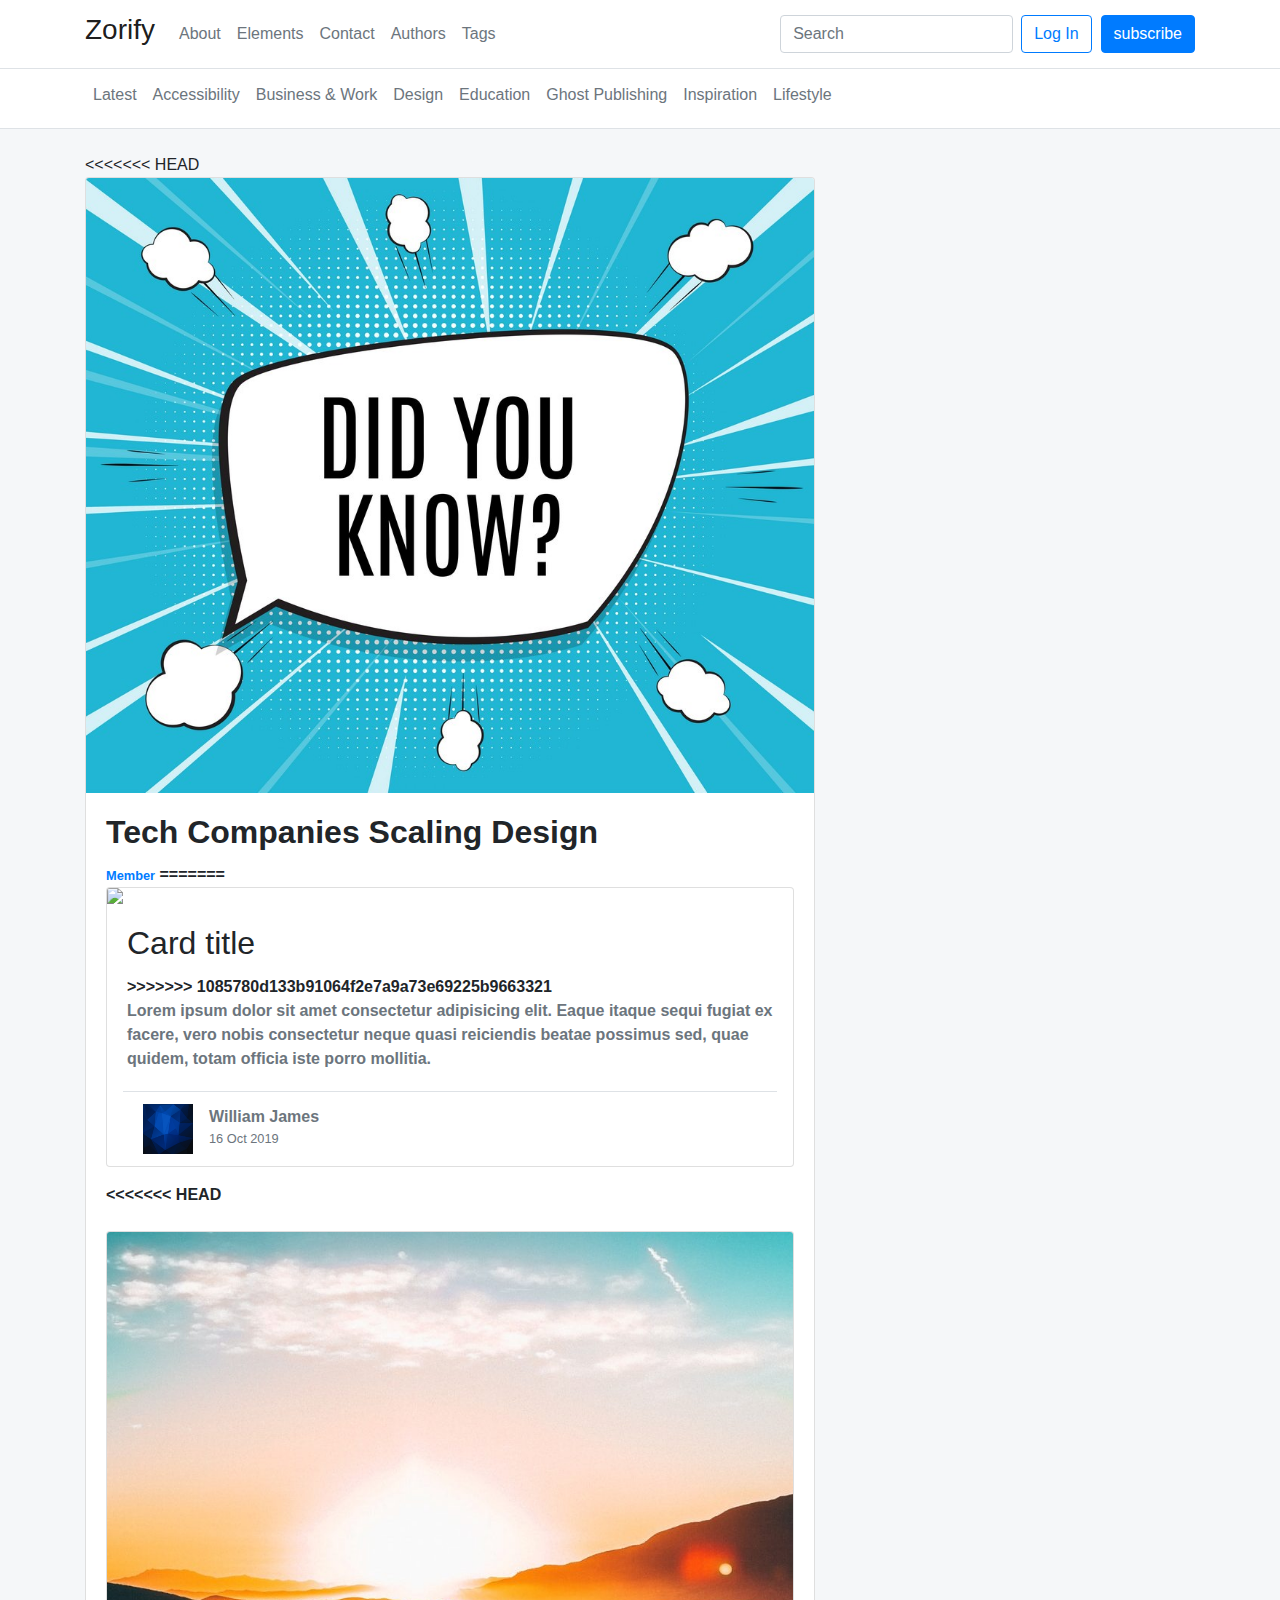
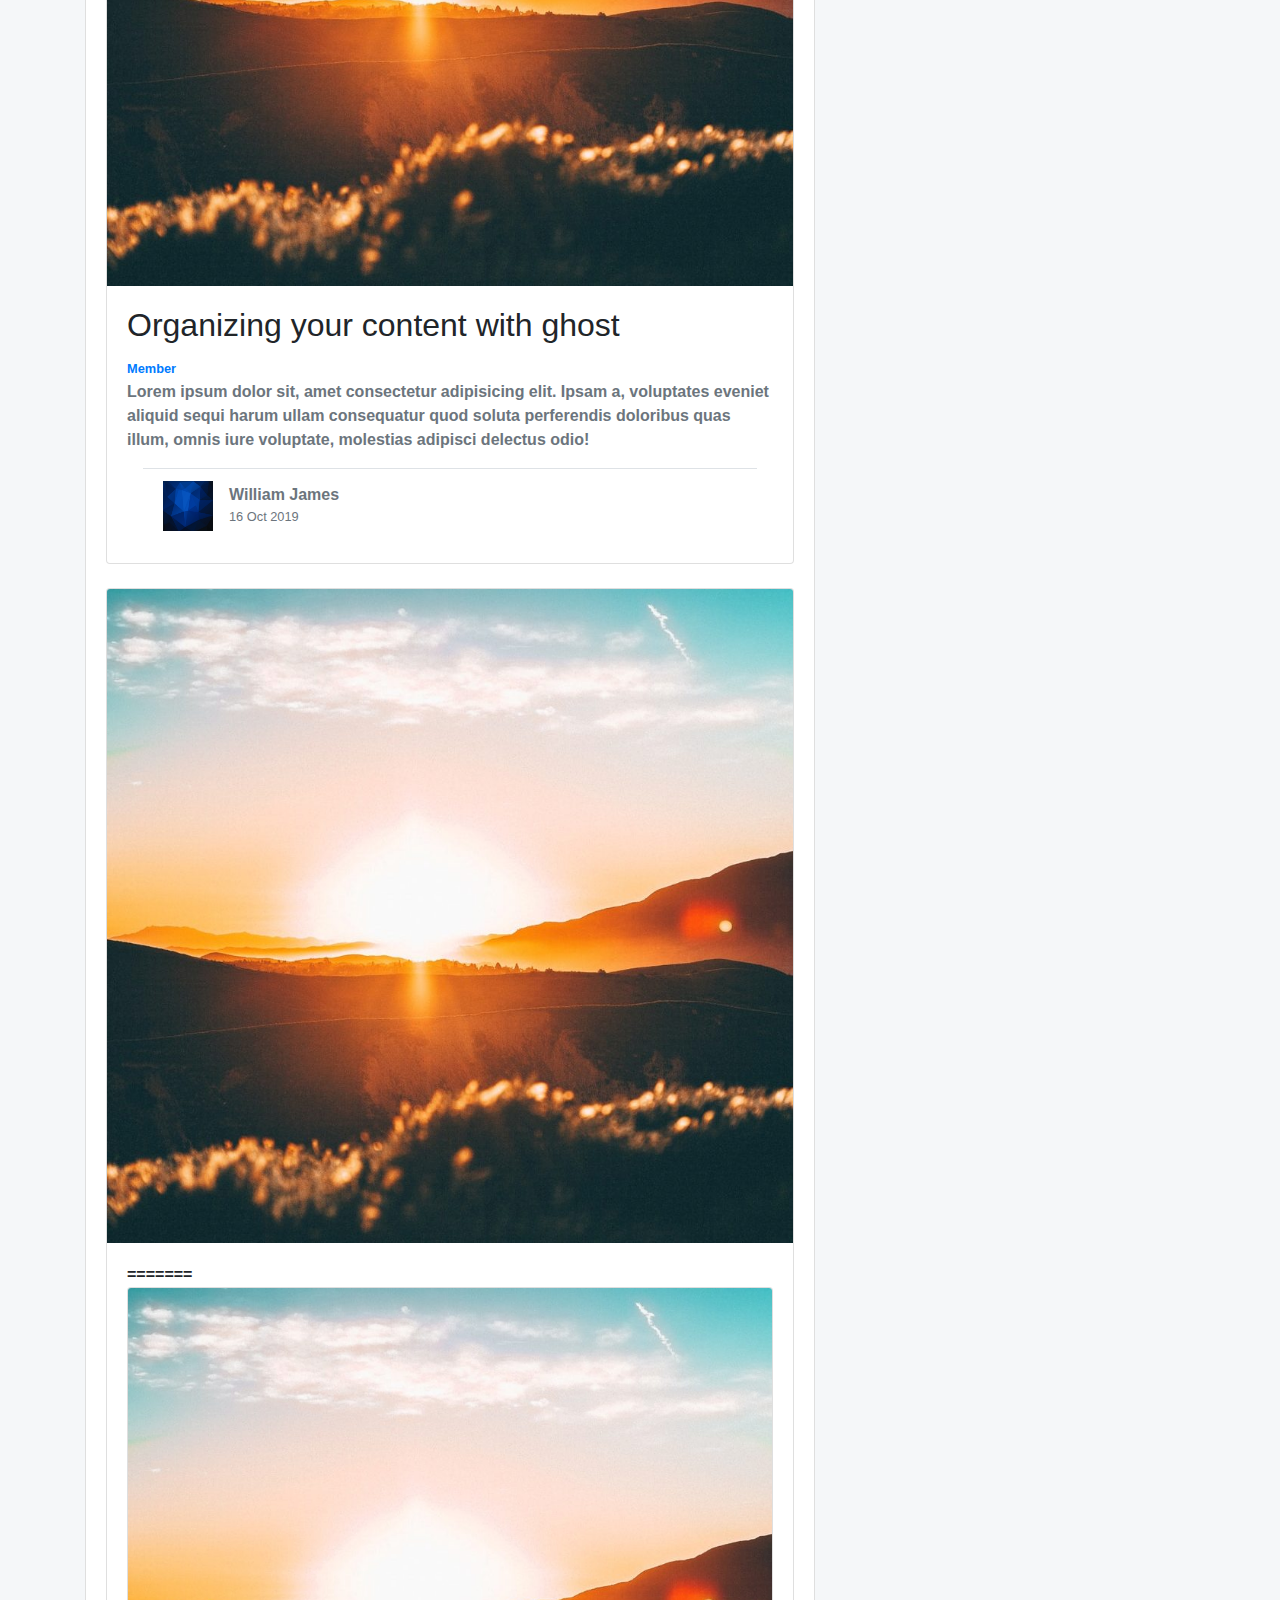
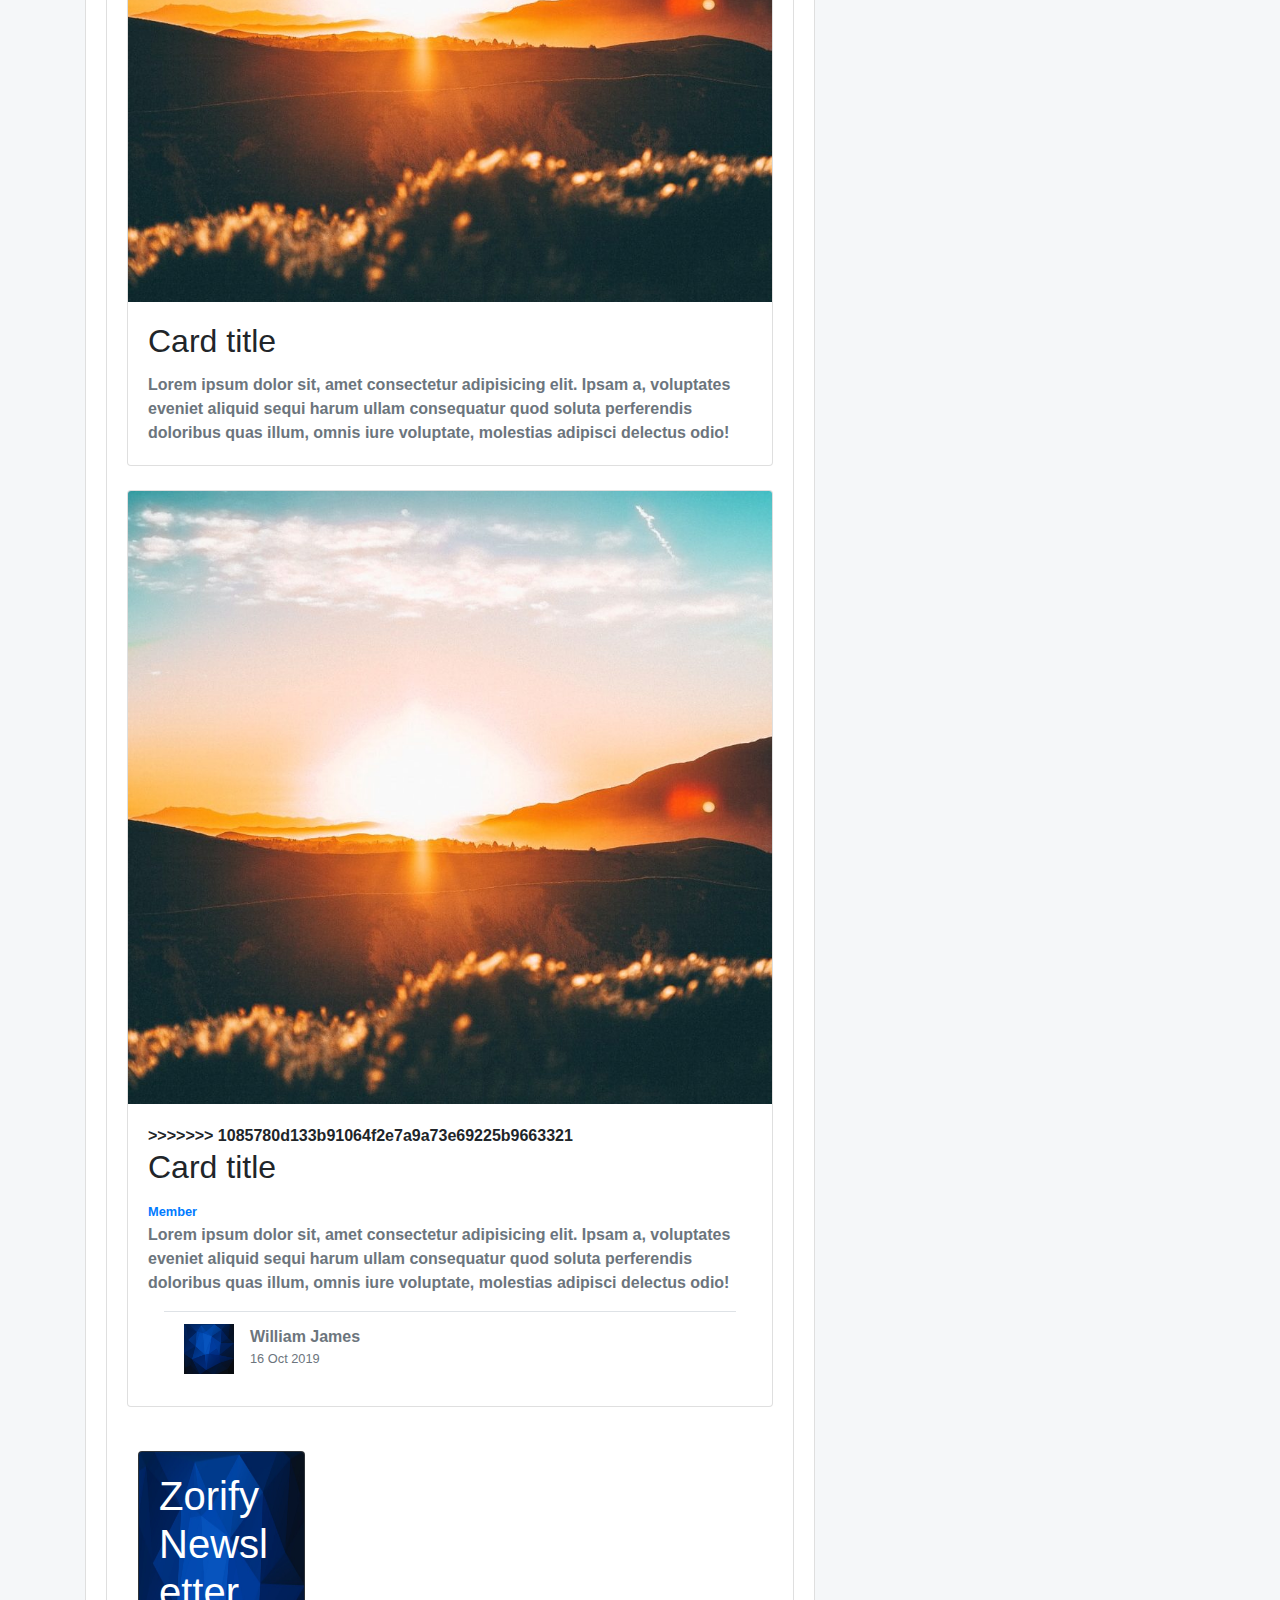
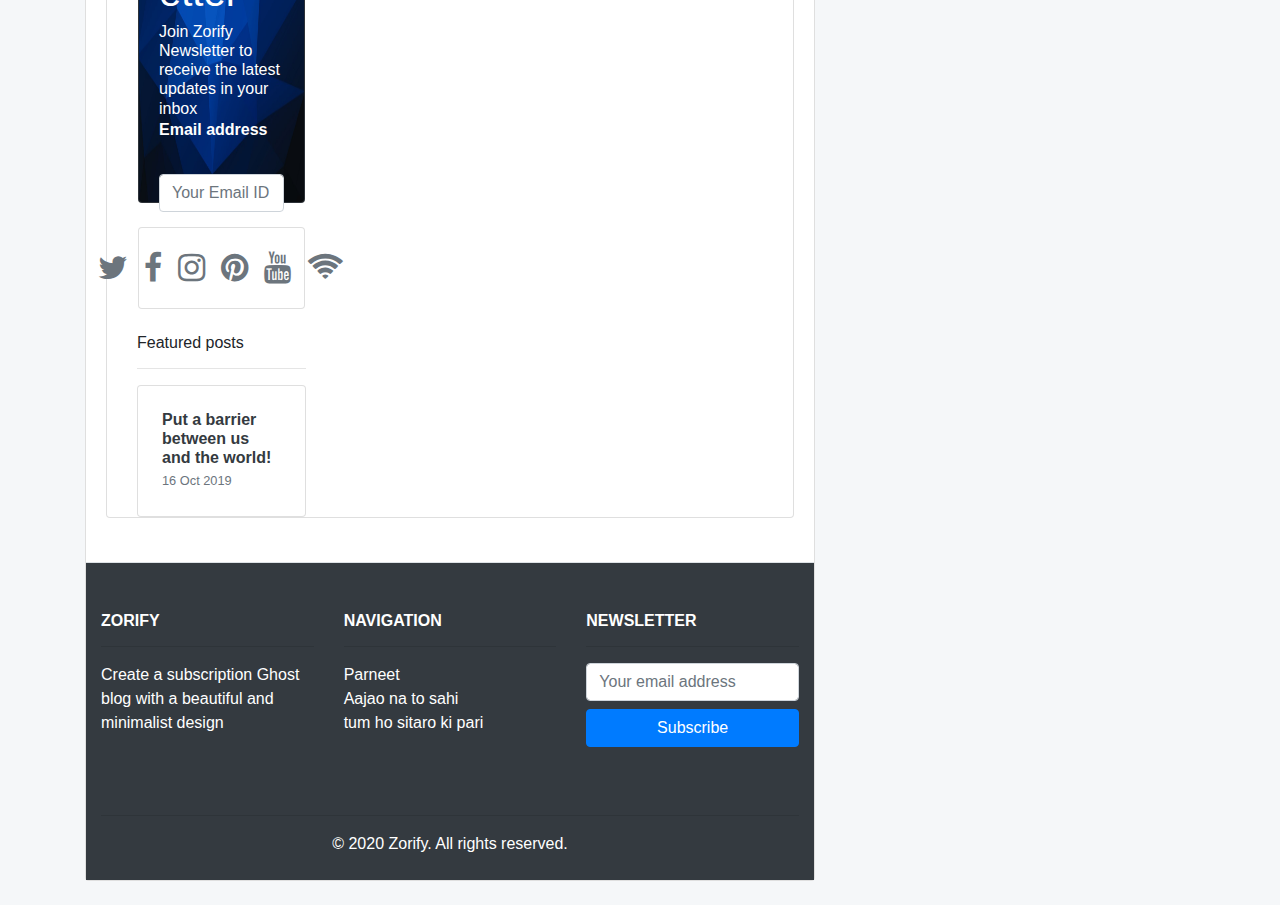
==== index.html @ 641a90c9 "Author page and sidebar" ====
<!DOCTYPE html>
<html lang="en">

<head>
  <meta charset="UTF-8">
  <meta name="viewport" content="width=device-width, initial-scale=1.0">
  <title>Homepage - Zorify</title>

  <link rel="stylesheet" href="https://stackpath.bootstrapcdn.com/bootstrap/4.5.2/css/bootstrap.min.css">

  <!-- Custom Stylesheet -->
  <link rel="stylesheet" href="assets/css/style.css">
  <link rel="stylesheet" href="https://cdnjs.cloudflare.com/ajax/libs/font-awesome/4.7.0/css/font-awesome.min.css">

  <script src="https://code.jquery.com/jquery-3.5.1.slim.min.js"></script>
  <script src="https://cdn.jsdelivr.net/npm/popper.js@1.16.1/dist/umd/popper.min.js"></script>
  <script src="https://stackpath.bootstrapcdn.com/bootstrap/4.5.2/js/bootstrap.min.js"></script>

</head>

<body>

  <!-- Header -->
  <div class="header bg-white mb-4">
    <nav class="navbar navbar-expand-lg navbar-light border-bottom">
      <div class="container">
        <a class="navbar-brand" href="/">
          <h3 class="text-bold">Zorify</h3>
        </a>
        <button class="navbar-toggler" type="button" data-toggle="collapse" data-target="#navbarSupportedContent" aria-controls="navbarSupportedContent" aria-expanded="false" aria-label="Toggle navigation">
          <span class="navbar-toggler-icon"></span>
        </button>

        <div class="collapse menu navbar-collapse text-secondary " id="navbarSupportedContent">
          <ul class="navbar-nav mr-auto h6 ">
            <li class="nav-item active">
              <a class="nav-link text-muted " href="#">About <span class="sr-only">(current)</span></a>
            </li>
            <li class="nav-item active">
              <a class="nav-link text-muted " href="#">Elements <span class="sr-only">(current)</span></a>
            </li>
            <li class="nav-item active">
              <a class="nav-link text-muted " href="#">Contact<span class="sr-only">(current)</span></a>
            </li>
            <li class="nav-item active">
              <a class="nav-link text-muted " href="authors.html">Authors <span class="sr-only">(current)</span></a>
            </li>
            <li class="nav-item active">
              <a class="nav-link text-muted " href="#">Tags<span class="sr-only">(current)</span></a>
            </li>
          </ul>
          <form class="form-inline my-2 my-lg-0">
            <input class="form-control mr-sm-2" type="search" placeholder="Search" aria-label="Search">
            <button class="btn btn-outline-primary my-2 my-sm-0 " type="submit">Log In</button>&nbsp;&nbsp;
            <button class="btn  btn-primary my-2 my-sm-0" type="submit">subscribe</button>
          </form>
        </div>
      </div>
    </nav>

    <nav class="navbar navbar-expand-lg navbar-light border-bottom">
      <div class="container">
        <div class="collapse navbar-collapse topnav" id="navbarSupportedContent">
          <ul class="navbar-nav mr-auto h6 mb-2">
            <li class="nav-item active ">
              <a class="nav-link text-muted " href="index.html">Latest<span class="sr-only">(current)</span></a>
            </li>
            <li class="nav-item active">
              <a class="nav-link text-muted" href="#">Accessibility</a>
            </li>
            <li class="nav-item active">
              <a class="nav-link text-muted" href="#">Business & Work </a>
            </li>
            <li class="nav-item active">
              <a class="nav-link text-muted" href="#">Design</a>
            </li>
            <li class="nav-item active">
              <a class="nav-link text-muted" href="#">Education</a>
            </li>
            <li class="nav-item active">
              <a class="nav-link text-muted" href="#">Ghost Publishing</a>
            </li>
            <li class="nav-item active">
              <a class="nav-link text-muted" href="#">Inspiration</a>
            </li>
            <li class="nav-item active">
              <a class="nav-link text-muted" href="#">Lifestyle</a>
            </li>
          </ul>
        </div>
      </div>
    </nav>
  </div>


  <div class="container">

    <div class="row">
      <div class="col-sm-8">

        <!-- Blog posts -->
<<<<<<< HEAD
        <div class="card mb-4 ">
          <img src="assets/images/temp2.jpg" class="card-img-top">
          <div class="card-body font-weight-bold">
            <h5 class="card-title h2 font-weight-bold">Tech Companies Scaling Design </h5>
            <small class="card-subtite text-primary font-weight-bold">Member</small>
=======
        <div class="card mb-3">
          <img src="assets/images/temp.jpg" class="card-img-top">
          <div class="card-body">
            <h5 class="card-title h2">Card title</h5>
>>>>>>> 1085780d133b91064f2e7a9a73e69225b9663321
            <p class="card-text text-muted">Lorem ipsum dolor sit amet consectetur adipisicing elit. Eaque itaque sequi fugiat ex facere, vero nobis consectetur neque quasi reiciendis beatae possimus sed, quae quidem, totam officia iste porro mollitia.</p>
          </div>
          <div class="card-footer border-top mx-3 text-muted bg-white">
            <div class="card flex-row flex-wrap align-items-center border-0">
              <img src="assets/images/bgr.jpg" height="50" width="50">
              <div class="card-block ml-3">
                <div class="card-title h6 font-weight-bold m-0 pl-0">William James</div>
                <small class="card-subtitle text-muted m-0">16 Oct 2019</small>
              </div>
            </div>
          </div>
        </div>
<<<<<<< HEAD
        <div class="card my-4">
          <img src="assets/images/temp1.jpg" class="card-img-top">
          <div class="card-body font-weight-bold">
            <h5 class="card-title h2">Organizing your content with ghost</h5>
            <small class="card-subtite text-primary font-weight-bold">Member</small>
            <p class="card-text text-muted ">Lorem ipsum dolor sit, amet consectetur adipisicing elit. Ipsam a, voluptates eveniet aliquid sequi harum ullam consequatur quod soluta perferendis doloribus quas illum, omnis iure voluptate, molestias adipisci delectus odio!</p>
            <div class="card-footer border-top mx-3 text-muted bg-white">
              <div class="card flex-row flex-wrap align-items-center border-0">
                <img src="assets/images/bgr.jpg" height="50" width="50">
                <div class="card-block ml-3">
                  <div class="card-title h6 font-weight-bold m-0 pl-0">William James</div>
                  <small class="card-subtitle text-muted m-0">16 Oct 2019</small>
                </div>
              </div>
            </div>
          </div>
        </div>
        <div class="card my-4 pb-0">
          <img src="assets/images/temp1.jpg" class="card-img-top">
          <div class="card-body font-weight-bold">
=======
        <div class="card mb-4">
          <img src="assets/images/temp1.jpg" class="card-img-top">
          <div class="card-body">
            <h5 class="card-title h2">Card title</h5>
            <p class="card-text text-muted">Lorem ipsum dolor sit, amet consectetur adipisicing elit. Ipsam a, voluptates eveniet aliquid sequi harum ullam consequatur quod soluta perferendis doloribus quas illum, omnis iure voluptate, molestias adipisci delectus odio!</p>
          </div>
        </div>
        <div class="card mb-4">
          <img src="assets/images/temp1.jpg" class="card-img-top">
          <div class="card-body">
>>>>>>> 1085780d133b91064f2e7a9a73e69225b9663321
            <h5 class="card-title h2">Card title</h5>
            <small class="card-subtite text-primary font-weight-bold">Member</small>
            <p class="card-text text-muted">Lorem ipsum dolor sit, amet consectetur adipisicing elit. Ipsam a, voluptates eveniet aliquid sequi harum ullam consequatur quod soluta perferendis doloribus quas illum, omnis iure voluptate, molestias adipisci delectus odio!</p>
            <div class="card-footer border-top mx-3 text-muted bg-white">
              <div class="card flex-row flex-wrap align-items-center border-0">
                <img src="assets/images/bgr.jpg" height="50" width="50">
                <div class="card-block ml-3">
                  <div class="card-title h6 font-weight-bold m-0 pl-0">William James</div>
                  <small class="card-subtitle text-muted m-0">16 Oct 2019</small>
                </div>
              </div>
            </div>
          </div>
        </div>
      </div>

      <div class="col-sm-4">

        <!-- Sidebar -->
        <div class="card bg-dark mx-3 text-white">
          <img src="assets/images/bgr.jpg" class="card-img" height="350">
          <div class="card-img-overlay">
            <h1 class="card-title">Zorify Newsletter</h1>
            <h6 class="card-subtitle ">Join Zorify Newsletter to receive the latest updates in your inbox</h6>
            <form>
              <div class="form-group">
                <label for="exampleFormControlInput1">Email address</label>
                <input type="email" class="form-control mt-4" id="emailid" placeholder="Your Email ID">
                <button type="submit" class="btn btn-primary btn-block mt-3"><small>Subscribe</small></button>
              </div>
            </form>
          </div>
        </div>
        <div class="card my-4 mx-3">
          <div class="d-flex flex-row justify-content-center border-0 p-4">
            <a href="#" class="fa fa-twitter fa-2x px-2 text-muted text-decoration-none"></a>
            <a href="#" class="fa fa-facebook fa-2x px-2 text-muted text-decoration-none"></a>
            <a href="#" class="fa fa-instagram fa-2x px-2 text-muted text-decoration-none"></a>
            <a href="#" class="fa fa-pinterest fa-2x px-2 text-muted text-decoration-none"></a>
            <a href="#" class="fa fa-youtube fa-2x px-2 text-muted text-decoration-none"></a>
            <a href="#" class="fa fa-wifi fa-2x px-2 text-muted text-decoration-none"></a>
          </div>
        </div>
        <div class="container">
          <h6 class="">Featured posts</h6>
          <hr>
          <a href="" class="card flex-row flex-wrap p-4 ">
            <div class="card-block ">
              <h5 class="card-title h6 font-weight-bold m-0 pl-0 text-dark">Put a barrier between us and the world!</h5>
              <small class="card-subtitle text-muted m-0">16 Oct 2019</small>
            </div>
            <!-- <img src="assets/images/temp2.jpg"class="ml-0 border" height="50" width="50">-->
          </a>
        </div>

      </div>
    </div>

  </div>

  <!-- Footer -->
  <footer class="bg-dark text-white border-top">
    <div class="container text-center text-md-left">
      <div class="row">
        <div class="col-md-4 my-5">
          <h6 class="text-uppercase font-weight-bold">Zorify</h6>
          <hr>
          <p>Create a subscription Ghost blog with a beautiful and minimalist design</p>
        </div>

        <div class="col-md-4 mt-5">
          <h6 class="text-uppercase font-weight-bold">Navigation</h6>
          <hr>
          <ul class="list-unstyled m-0">
            <li>
              <a href="#" class="text-decoration-none text-white">Parneet</a>
            </li>
            <li>
              <a href="#" class="text-decoration-none text-white">Aajao na to sahi</a>
            </li>
            <li>
              <a href="#" class="text-decoration-none text-white">tum ho sitaro ki pari</a>
            </li>
          </ul>
        </div>

        <div class="col-md-4 mt-5">
          <h6 class="text-uppercase font-weight-bold">Newsletter</h6>
          <hr>
          <input type="email" class="form-control mb-2" placeholder="Your email address">
          <button class="btn btn-primary btn-block" type="submit">Subscribe</button>
        </div>

        <div class="col-md-12 text-center pb-4">
          <hr>
          <p class="m-0">© 2020 Zorify. All rights reserved.</p>
        </div>
      </div>
    </div>
  </footer>

</body>

</html>
---- assets/css/style.css ----
body {
  background-color: #F5F7F9;
}

.topnav a:hover {
  border-bottom: 3px solid black;
}

.topnav a.active {
  border-bottom: 3px solid black;
}
 .nav-link:hover{
  color: #5869DA !important;
}
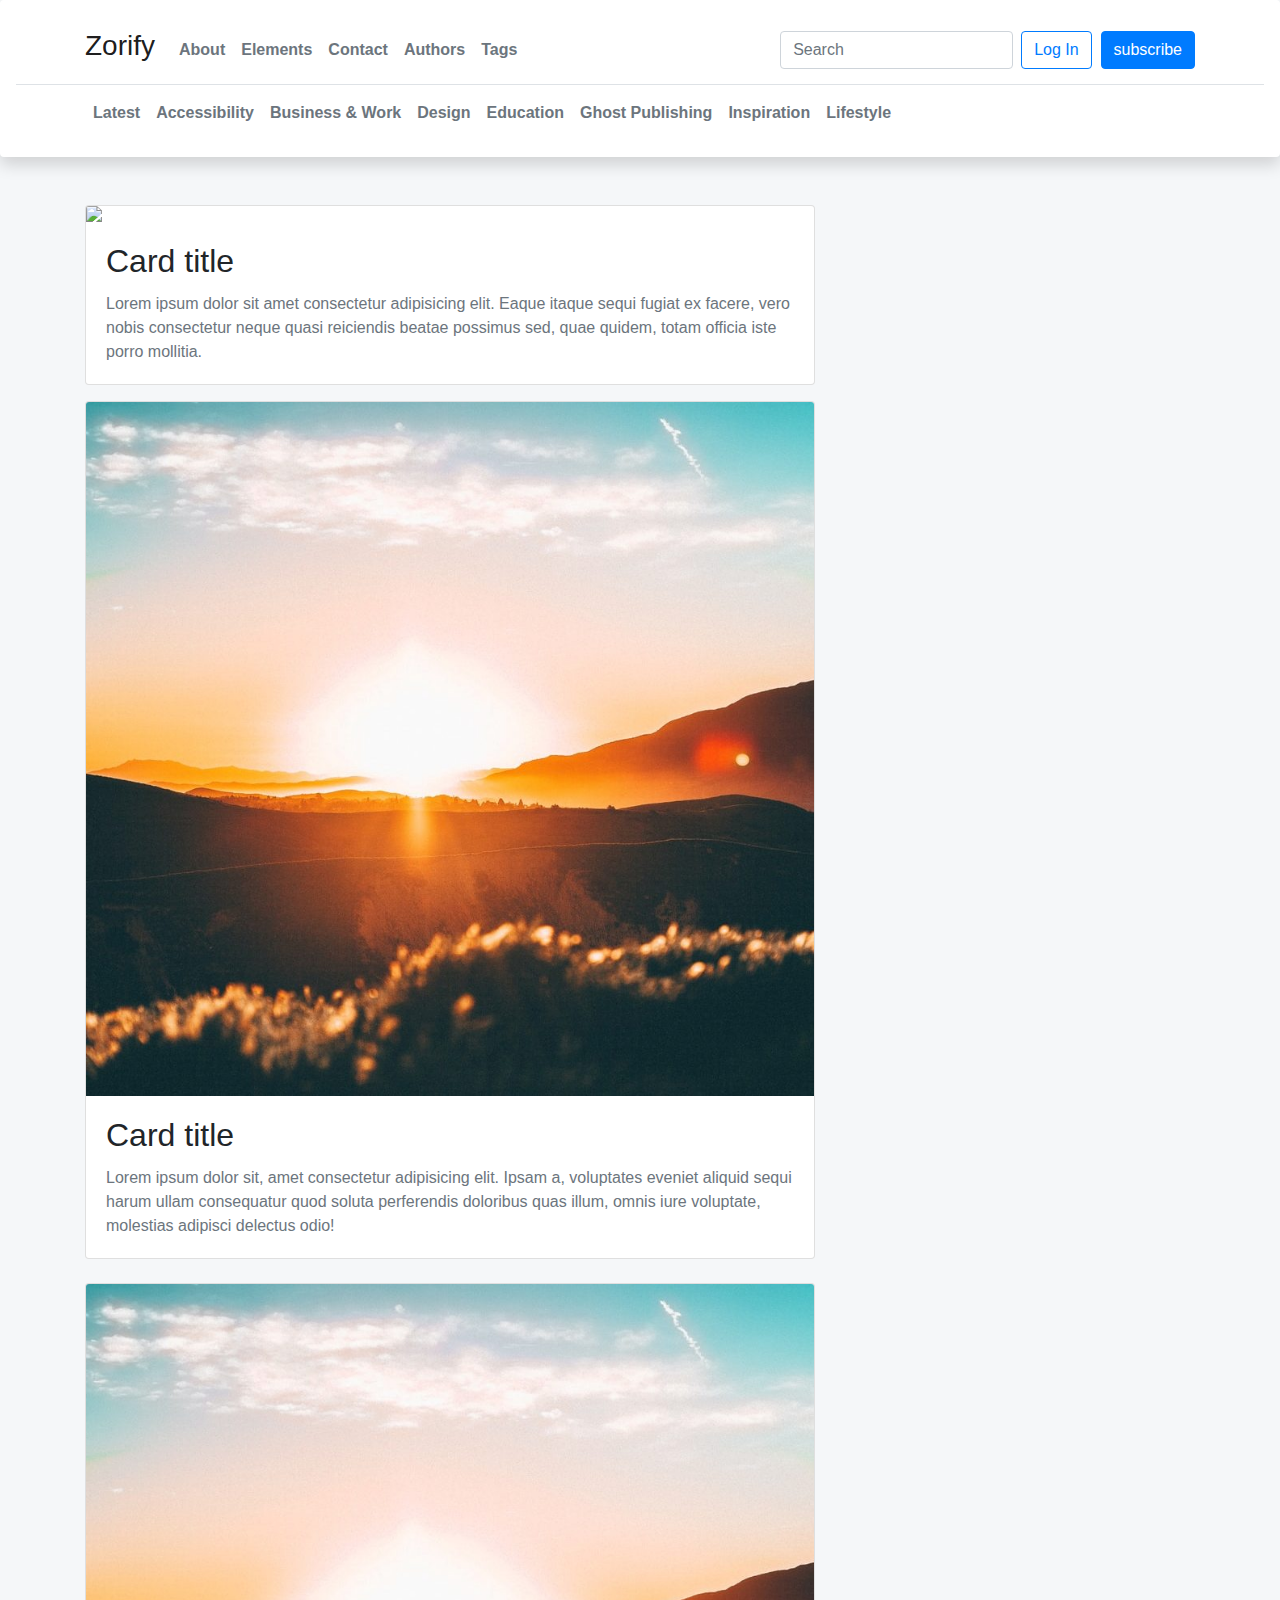
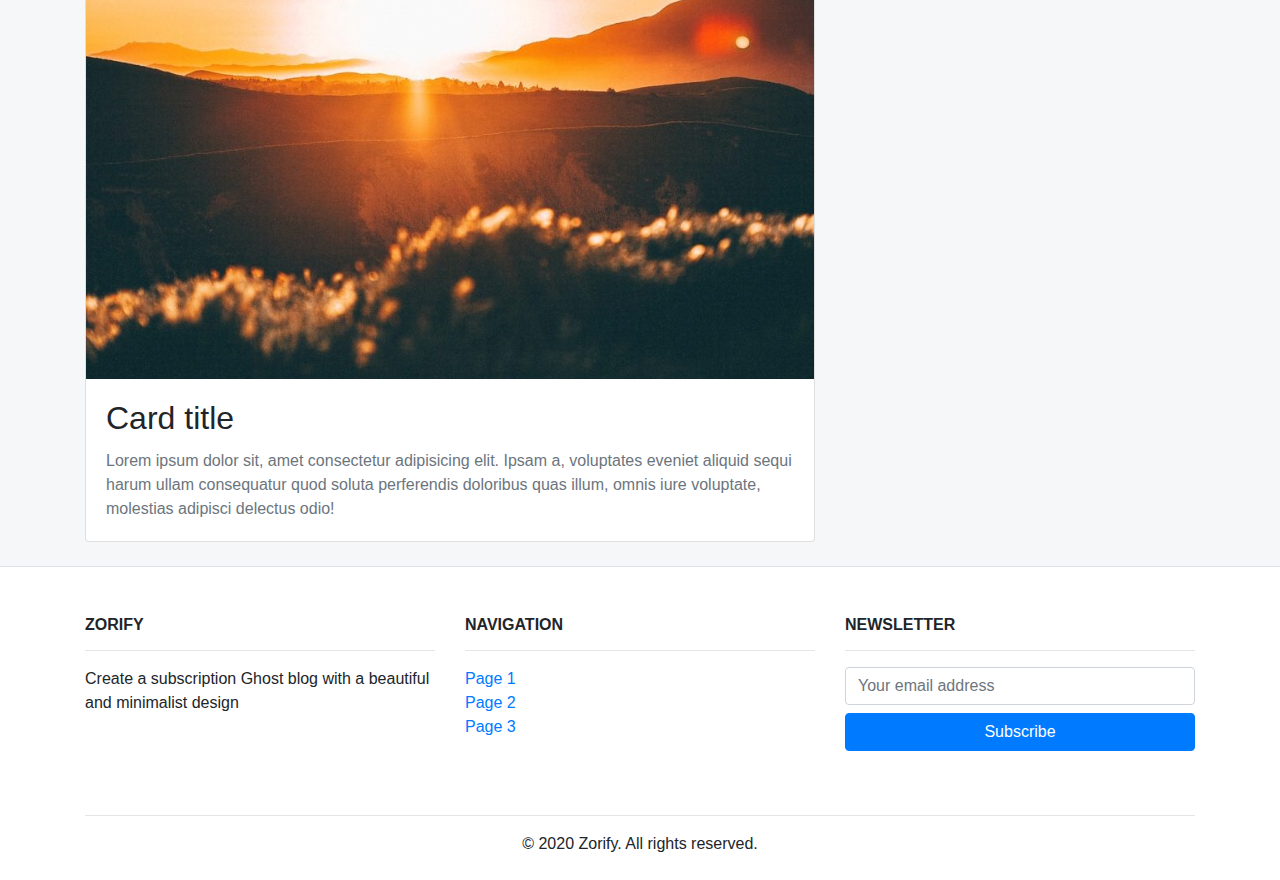
==== commit e2cf8ccb: "tagsy" ====
--- a/index.html
+++ b/index.html
@@ -9,8 +9,7 @@
   <link rel="stylesheet" href="https://stackpath.bootstrapcdn.com/bootstrap/4.5.2/css/bootstrap.min.css">
 
   <!-- Custom Stylesheet -->
-  <link rel="stylesheet" href="assets/css/style.css">
-  <link rel="stylesheet" href="https://cdnjs.cloudflare.com/ajax/libs/font-awesome/4.7.0/css/font-awesome.min.css">
+  <link rel="stylesheet" href="/assets/css/style.css">
 
   <script src="https://code.jquery.com/jquery-3.5.1.slim.min.js"></script>
   <script src="https://cdn.jsdelivr.net/npm/popper.js@1.16.1/dist/umd/popper.min.js"></script>
@@ -21,7 +20,7 @@
 <body>
 
   <!-- Header -->
-  <div class="header bg-white mb-4">
+  <div class="header bg-white mb-4 shadow p-3 mb-5 bg-white rounded">
     <nav class="navbar navbar-expand-lg navbar-light border-bottom">
       <div class="container">
         <a class="navbar-brand" href="/">
@@ -31,22 +30,22 @@
           <span class="navbar-toggler-icon"></span>
         </button>
 
-        <div class="collapse menu navbar-collapse text-secondary " id="navbarSupportedContent">
-          <ul class="navbar-nav mr-auto h6 ">
-            <li class="nav-item active">
-              <a class="nav-link text-muted " href="#">About <span class="sr-only">(current)</span></a>
+        <div class="collapse  menu navbar-collapse text-secondary " id="navbarSupportedContent">
+          <ul class="navbar-nav mr-auto">
+            <li class="nav-item active menu ">
+              <a class="nav-link text-muted font-weight-bold" href="#">About <span class="sr-only">(current)</span></a>
             </li>
             <li class="nav-item active">
-              <a class="nav-link text-muted " href="#">Elements <span class="sr-only">(current)</span></a>
+              <a class="nav-link text-muted font-weight-bold" href="#">Elements <span class="sr-only">(current)</span></a>
             </li>
             <li class="nav-item active">
-              <a class="nav-link text-muted " href="#">Contact<span class="sr-only">(current)</span></a>
+              <a class="nav-link text-muted font-weight-bold" href="#">Contact<span class="sr-only">(current)</span></a>
             </li>
             <li class="nav-item active">
-              <a class="nav-link text-muted " href="authors.html">Authors <span class="sr-only">(current)</span></a>
+              <a class="nav-link text-muted font-weight-bold" href="#">Authors <span class="sr-only">(current)</span></a>
             </li>
             <li class="nav-item active">
-              <a class="nav-link text-muted " href="#">Tags<span class="sr-only">(current)</span></a>
+              <a class="nav-link text-muted font-weight-bold" href="#">Tags<span class="sr-only">(current)</span></a>
             </li>
           </ul>
           <form class="form-inline my-2 my-lg-0">
@@ -58,33 +57,33 @@
       </div>
     </nav>
 
-    <nav class="navbar navbar-expand-lg navbar-light border-bottom">
+    <nav class="navbar navbar-expand-lg navbar-light">
       <div class="container">
-        <div class="collapse navbar-collapse topnav" id="navbarSupportedContent">
-          <ul class="navbar-nav mr-auto h6 mb-2">
+        <div class="collapse navbar-collapse " id="navbarSupportedContent">
+          <ul class="navbar-nav mr-auto">
             <li class="nav-item active ">
-              <a class="nav-link text-muted " href="index.html">Latest<span class="sr-only">(current)</span></a>
+              <a class="nav-link text-muted font-weight-bold" href="#">Latest<span class="sr-only">(current)</span></a>
             </li>
             <li class="nav-item active">
-              <a class="nav-link text-muted" href="#">Accessibility</a>
+              <a class="nav-link text-muted font-weight-bold" href="#">Accessibility</a>
             </li>
             <li class="nav-item active">
-              <a class="nav-link text-muted" href="#">Business & Work </a>
+              <a class="nav-link text-muted font-weight-bold" href="#">Business & Work </a>
             </li>
             <li class="nav-item active">
-              <a class="nav-link text-muted" href="#">Design</a>
+              <a class="nav-link text-muted font-weight-bold" href="#">Design</a>
             </li>
             <li class="nav-item active">
-              <a class="nav-link text-muted" href="#">Education</a>
+              <a class="nav-link text-muted font-weight-bold" href="#">Education</a>
             </li>
             <li class="nav-item active">
-              <a class="nav-link text-muted" href="#">Ghost Publishing</a>
+              <a class="nav-link text-muted font-weight-bold" href="#">Ghost Publishing</a>
             </li>
             <li class="nav-item active">
-              <a class="nav-link text-muted" href="#">Inspiration</a>
+              <a class="nav-link text-muted font-weight-bold" href="#">Inspiration</a>
             </li>
             <li class="nav-item active">
-              <a class="nav-link text-muted" href="#">Lifestyle</a>
+              <a class="nav-link text-muted font-weight-bold" href="#">Lifestyle</a>
             </li>
           </ul>
         </div>
@@ -92,59 +91,19 @@
     </nav>
   </div>
 
-
   <div class="container">
 
     <div class="row">
       <div class="col-sm-8">
 
         <!-- Blog posts -->
-<<<<<<< HEAD
-        <div class="card mb-4 ">
-          <img src="assets/images/temp2.jpg" class="card-img-top">
-          <div class="card-body font-weight-bold">
-            <h5 class="card-title h2 font-weight-bold">Tech Companies Scaling Design </h5>
-            <small class="card-subtite text-primary font-weight-bold">Member</small>
-=======
         <div class="card mb-3">
           <img src="assets/images/temp.jpg" class="card-img-top">
           <div class="card-body">
             <h5 class="card-title h2">Card title</h5>
->>>>>>> 1085780d133b91064f2e7a9a73e69225b9663321
             <p class="card-text text-muted">Lorem ipsum dolor sit amet consectetur adipisicing elit. Eaque itaque sequi fugiat ex facere, vero nobis consectetur neque quasi reiciendis beatae possimus sed, quae quidem, totam officia iste porro mollitia.</p>
           </div>
-          <div class="card-footer border-top mx-3 text-muted bg-white">
-            <div class="card flex-row flex-wrap align-items-center border-0">
-              <img src="assets/images/bgr.jpg" height="50" width="50">
-              <div class="card-block ml-3">
-                <div class="card-title h6 font-weight-bold m-0 pl-0">William James</div>
-                <small class="card-subtitle text-muted m-0">16 Oct 2019</small>
-              </div>
-            </div>
-          </div>
         </div>
-<<<<<<< HEAD
-        <div class="card my-4">
-          <img src="assets/images/temp1.jpg" class="card-img-top">
-          <div class="card-body font-weight-bold">
-            <h5 class="card-title h2">Organizing your content with ghost</h5>
-            <small class="card-subtite text-primary font-weight-bold">Member</small>
-            <p class="card-text text-muted ">Lorem ipsum dolor sit, amet consectetur adipisicing elit. Ipsam a, voluptates eveniet aliquid sequi harum ullam consequatur quod soluta perferendis doloribus quas illum, omnis iure voluptate, molestias adipisci delectus odio!</p>
-            <div class="card-footer border-top mx-3 text-muted bg-white">
-              <div class="card flex-row flex-wrap align-items-center border-0">
-                <img src="assets/images/bgr.jpg" height="50" width="50">
-                <div class="card-block ml-3">
-                  <div class="card-title h6 font-weight-bold m-0 pl-0">William James</div>
-                  <small class="card-subtitle text-muted m-0">16 Oct 2019</small>
-                </div>
-              </div>
-            </div>
-          </div>
-        </div>
-        <div class="card my-4 pb-0">
-          <img src="assets/images/temp1.jpg" class="card-img-top">
-          <div class="card-body font-weight-bold">
-=======
         <div class="card mb-4">
           <img src="assets/images/temp1.jpg" class="card-img-top">
           <div class="card-body">
@@ -155,61 +114,15 @@
         <div class="card mb-4">
           <img src="assets/images/temp1.jpg" class="card-img-top">
           <div class="card-body">
->>>>>>> 1085780d133b91064f2e7a9a73e69225b9663321
             <h5 class="card-title h2">Card title</h5>
-            <small class="card-subtite text-primary font-weight-bold">Member</small>
             <p class="card-text text-muted">Lorem ipsum dolor sit, amet consectetur adipisicing elit. Ipsam a, voluptates eveniet aliquid sequi harum ullam consequatur quod soluta perferendis doloribus quas illum, omnis iure voluptate, molestias adipisci delectus odio!</p>
-            <div class="card-footer border-top mx-3 text-muted bg-white">
-              <div class="card flex-row flex-wrap align-items-center border-0">
-                <img src="assets/images/bgr.jpg" height="50" width="50">
-                <div class="card-block ml-3">
-                  <div class="card-title h6 font-weight-bold m-0 pl-0">William James</div>
-                  <small class="card-subtitle text-muted m-0">16 Oct 2019</small>
-                </div>
-              </div>
-            </div>
           </div>
         </div>
+
       </div>
-
       <div class="col-sm-4">
 
         <!-- Sidebar -->
-        <div class="card bg-dark mx-3 text-white">
-          <img src="assets/images/bgr.jpg" class="card-img" height="350">
-          <div class="card-img-overlay">
-            <h1 class="card-title">Zorify Newsletter</h1>
-            <h6 class="card-subtitle ">Join Zorify Newsletter to receive the latest updates in your inbox</h6>
-            <form>
-              <div class="form-group">
-                <label for="exampleFormControlInput1">Email address</label>
-                <input type="email" class="form-control mt-4" id="emailid" placeholder="Your Email ID">
-                <button type="submit" class="btn btn-primary btn-block mt-3"><small>Subscribe</small></button>
-              </div>
-            </form>
-          </div>
-        </div>
-        <div class="card my-4 mx-3">
-          <div class="d-flex flex-row justify-content-center border-0 p-4">
-            <a href="#" class="fa fa-twitter fa-2x px-2 text-muted text-decoration-none"></a>
-            <a href="#" class="fa fa-facebook fa-2x px-2 text-muted text-decoration-none"></a>
-            <a href="#" class="fa fa-instagram fa-2x px-2 text-muted text-decoration-none"></a>
-            <a href="#" class="fa fa-pinterest fa-2x px-2 text-muted text-decoration-none"></a>
-            <a href="#" class="fa fa-youtube fa-2x px-2 text-muted text-decoration-none"></a>
-            <a href="#" class="fa fa-wifi fa-2x px-2 text-muted text-decoration-none"></a>
-          </div>
-        </div>
-        <div class="container">
-          <h6 class="">Featured posts</h6>
-          <hr>
-          <a href="" class="card flex-row flex-wrap p-4 ">
-            <div class="card-block ">
-              <h5 class="card-title h6 font-weight-bold m-0 pl-0 text-dark">Put a barrier between us and the world!</h5>
-              <small class="card-subtitle text-muted m-0">16 Oct 2019</small>
-            </div>
-            <!-- <img src="assets/images/temp2.jpg"class="ml-0 border" height="50" width="50">-->
-          </a>
-        </div>
 
       </div>
     </div>
@@ -217,7 +130,7 @@
   </div>
 
   <!-- Footer -->
-  <footer class="bg-dark text-white border-top">
+  <footer class="bg-white border-top">
     <div class="container text-center text-md-left">
       <div class="row">
         <div class="col-md-4 my-5">
@@ -226,23 +139,23 @@
           <p>Create a subscription Ghost blog with a beautiful and minimalist design</p>
         </div>
 
-        <div class="col-md-4 mt-5">
+        <div class="col-md-4 my-5">
           <h6 class="text-uppercase font-weight-bold">Navigation</h6>
           <hr>
           <ul class="list-unstyled m-0">
             <li>
-              <a href="#" class="text-decoration-none text-white">Parneet</a>
+              <a href="#">Page 1</a>
             </li>
             <li>
-              <a href="#" class="text-decoration-none text-white">Aajao na to sahi</a>
+              <a href="#">Page 2</a>
             </li>
             <li>
-              <a href="#" class="text-decoration-none text-white">tum ho sitaro ki pari</a>
+              <a href="#">Page 3</a>
             </li>
           </ul>
         </div>
 
-        <div class="col-md-4 mt-5">
+        <div class="col-md-4 my-5">
           <h6 class="text-uppercase font-weight-bold">Newsletter</h6>
           <hr>
           <input type="email" class="form-control mb-2" placeholder="Your email address">
--- a/assets/css/style.css
+++ b/assets/css/style.css
@@ -1,14 +1,8 @@
 body {
   background-color: #F5F7F9;
+
 }
 
-.topnav a:hover {
-  border-bottom: 3px solid black;
-}
-
-.topnav a.active {
-  border-bottom: 3px solid black;
-}
- .nav-link:hover{
-  color: #5869DA !important;
-}
+.nav-link:hover {
+  color: #000000 ! important;
+}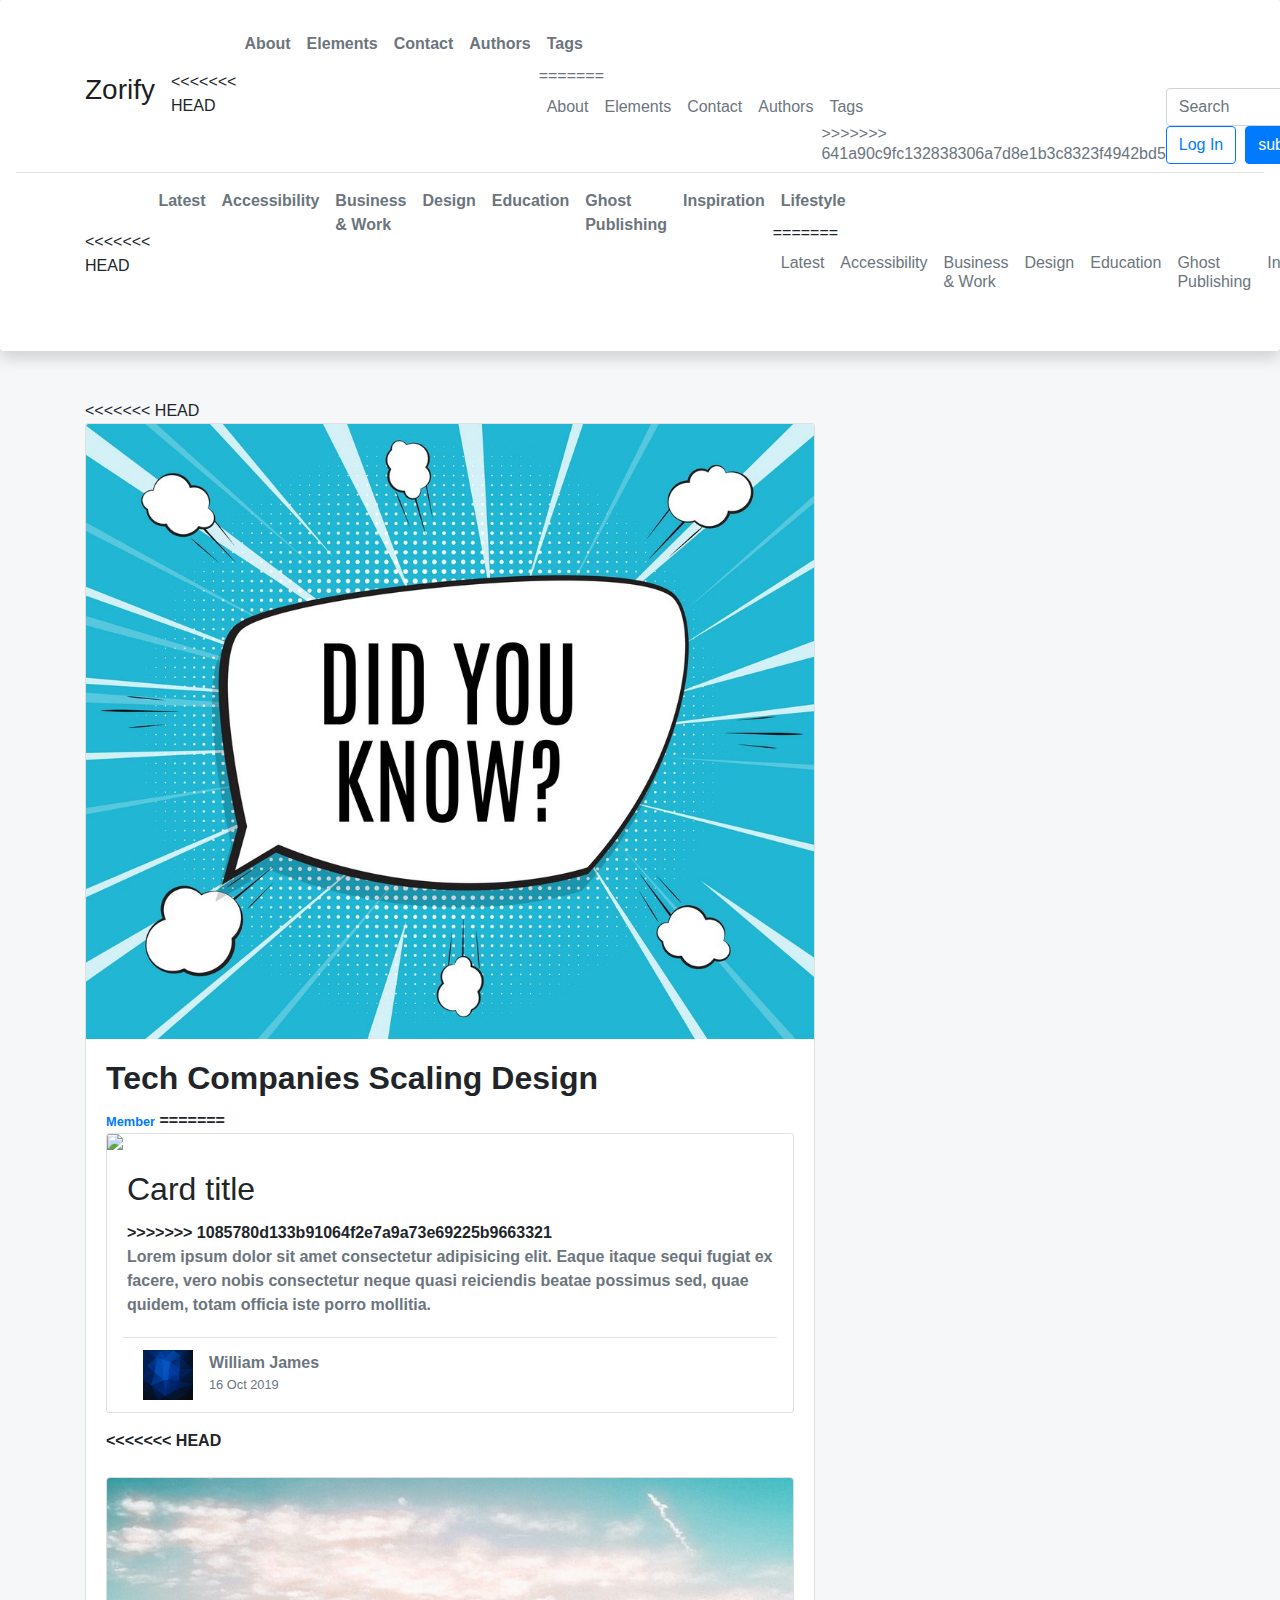
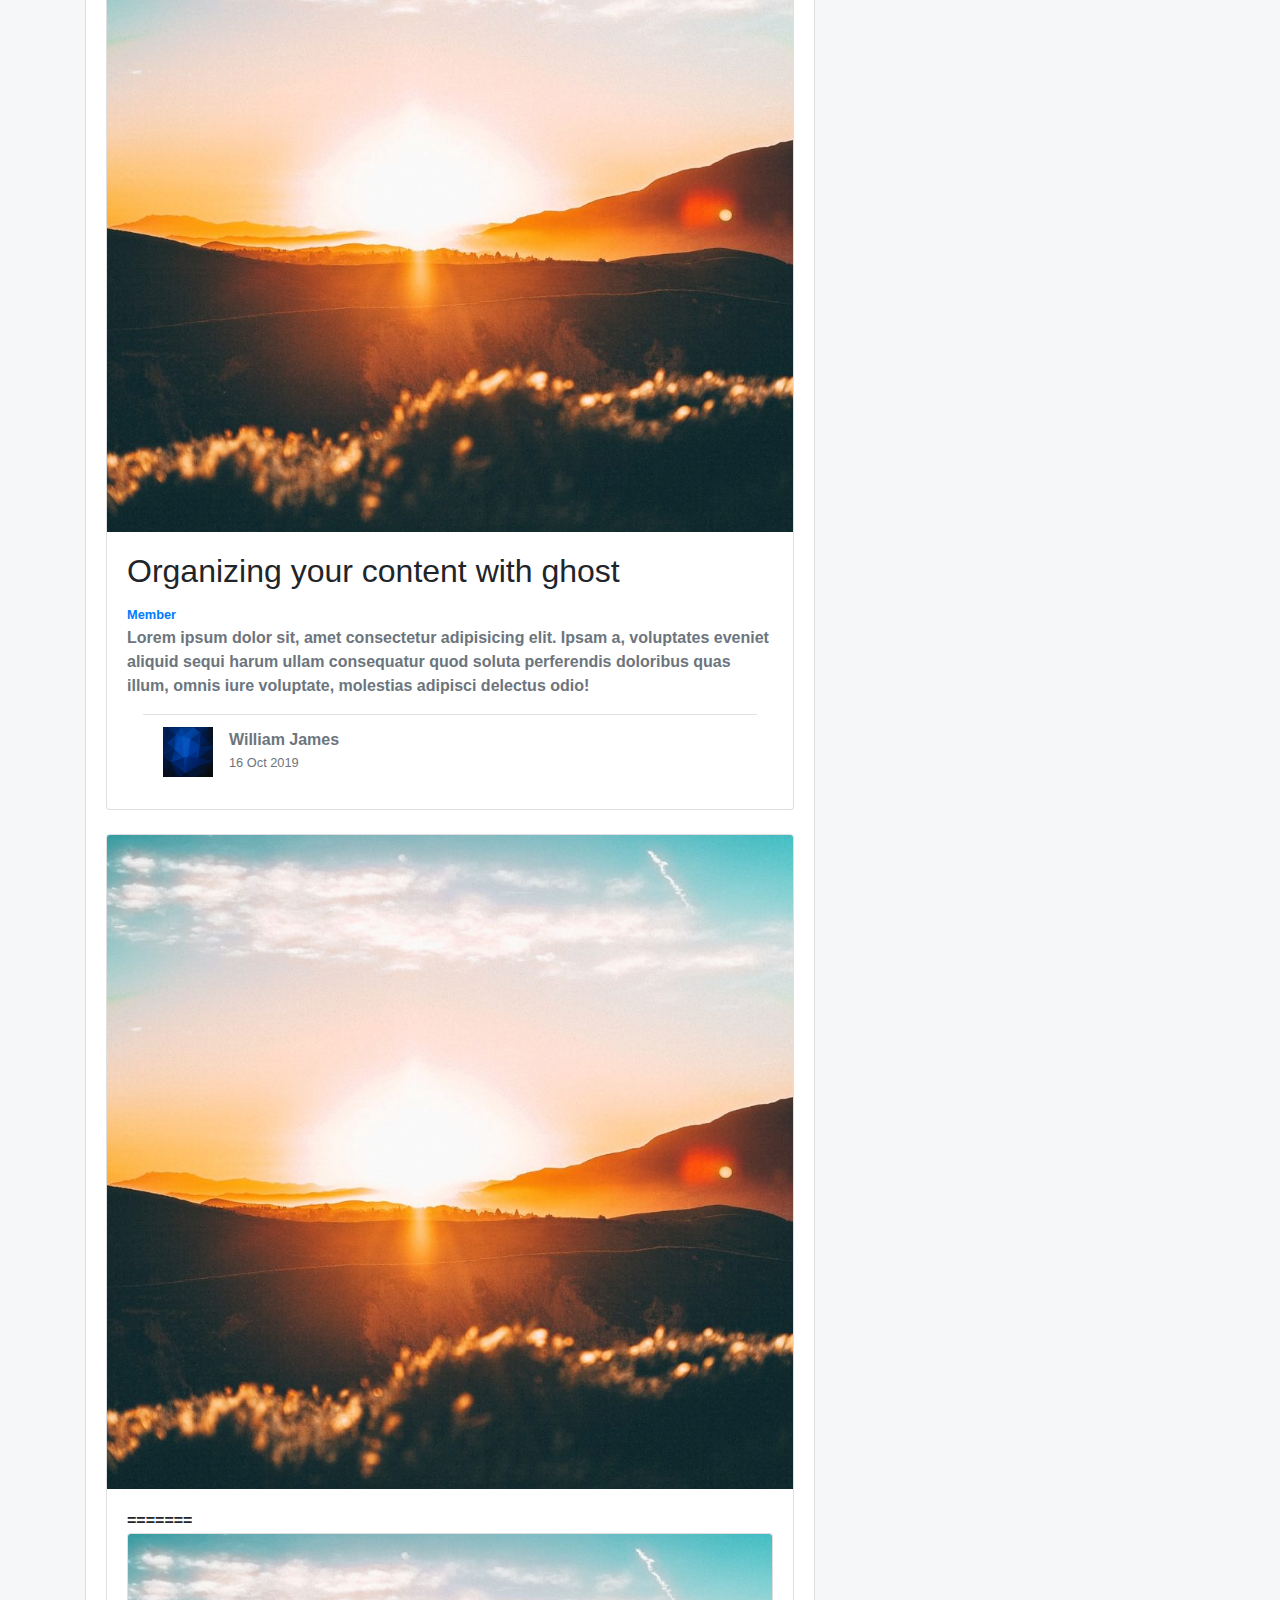
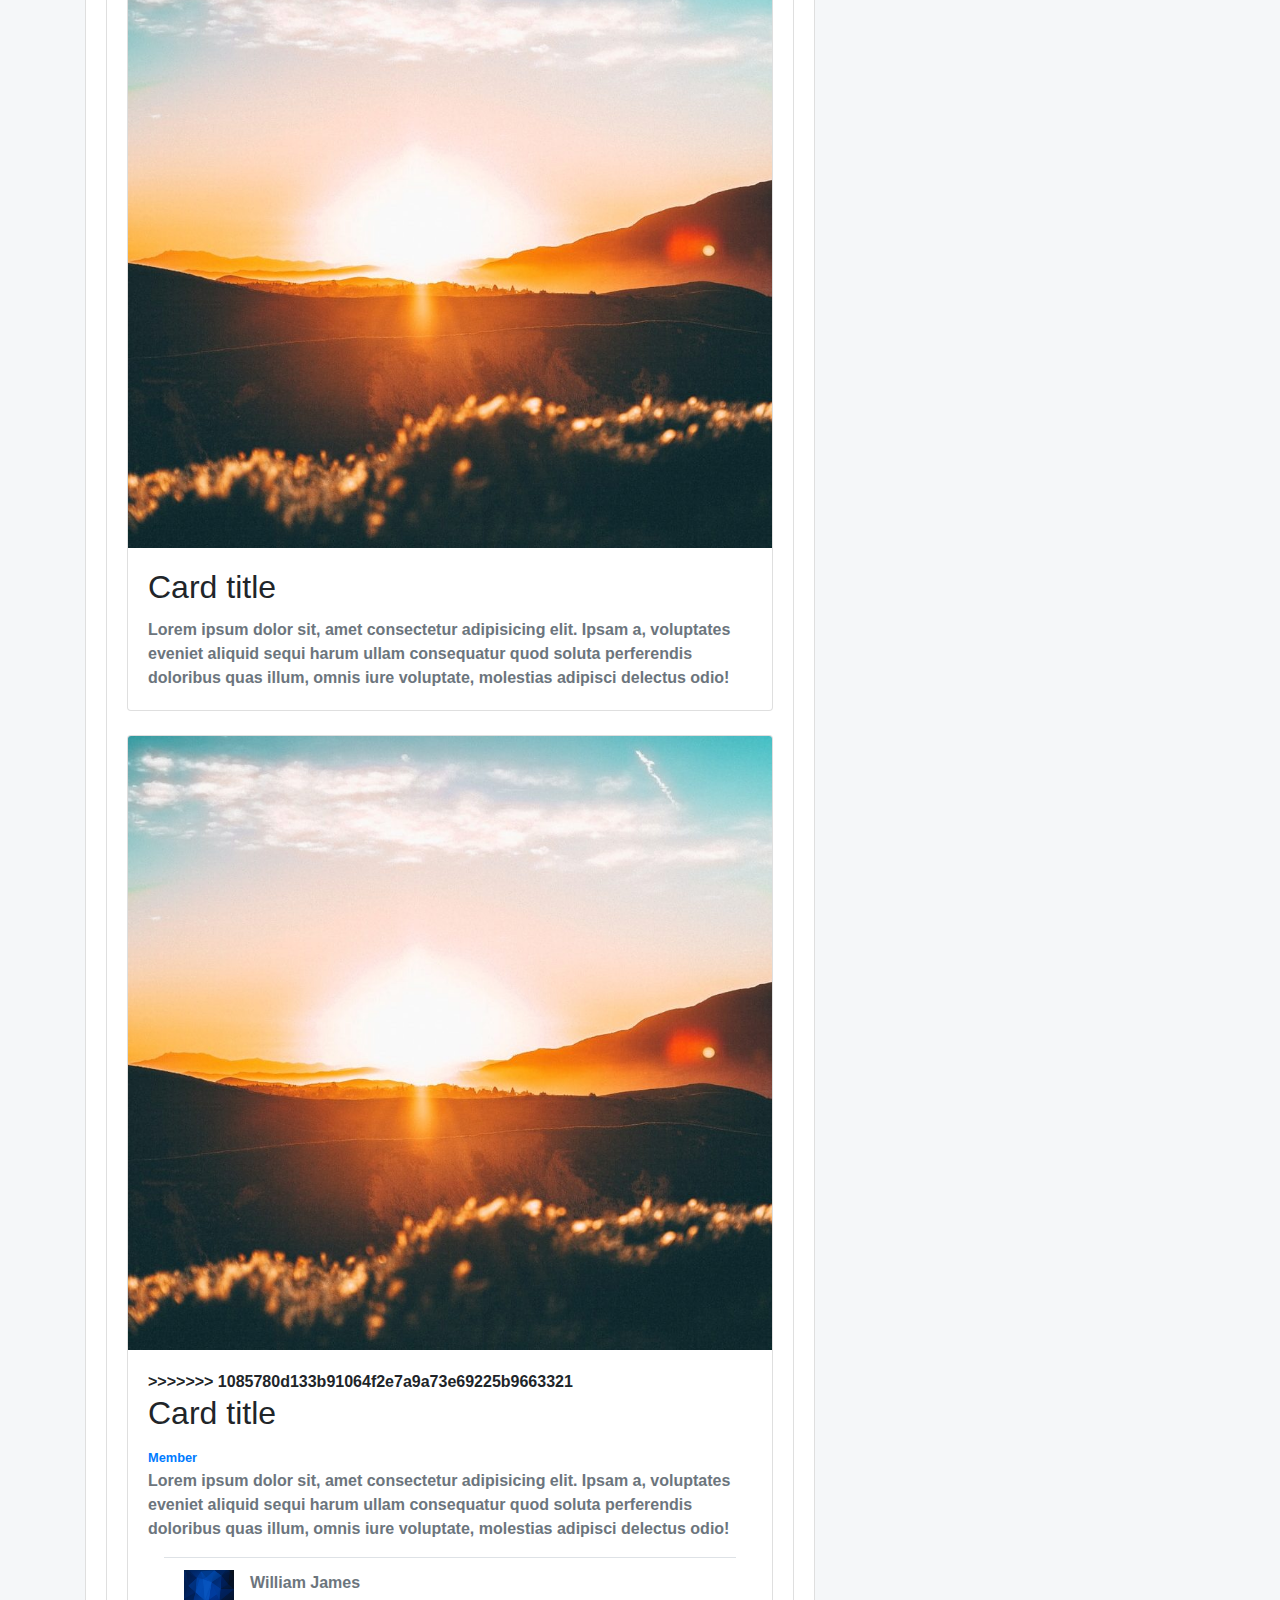
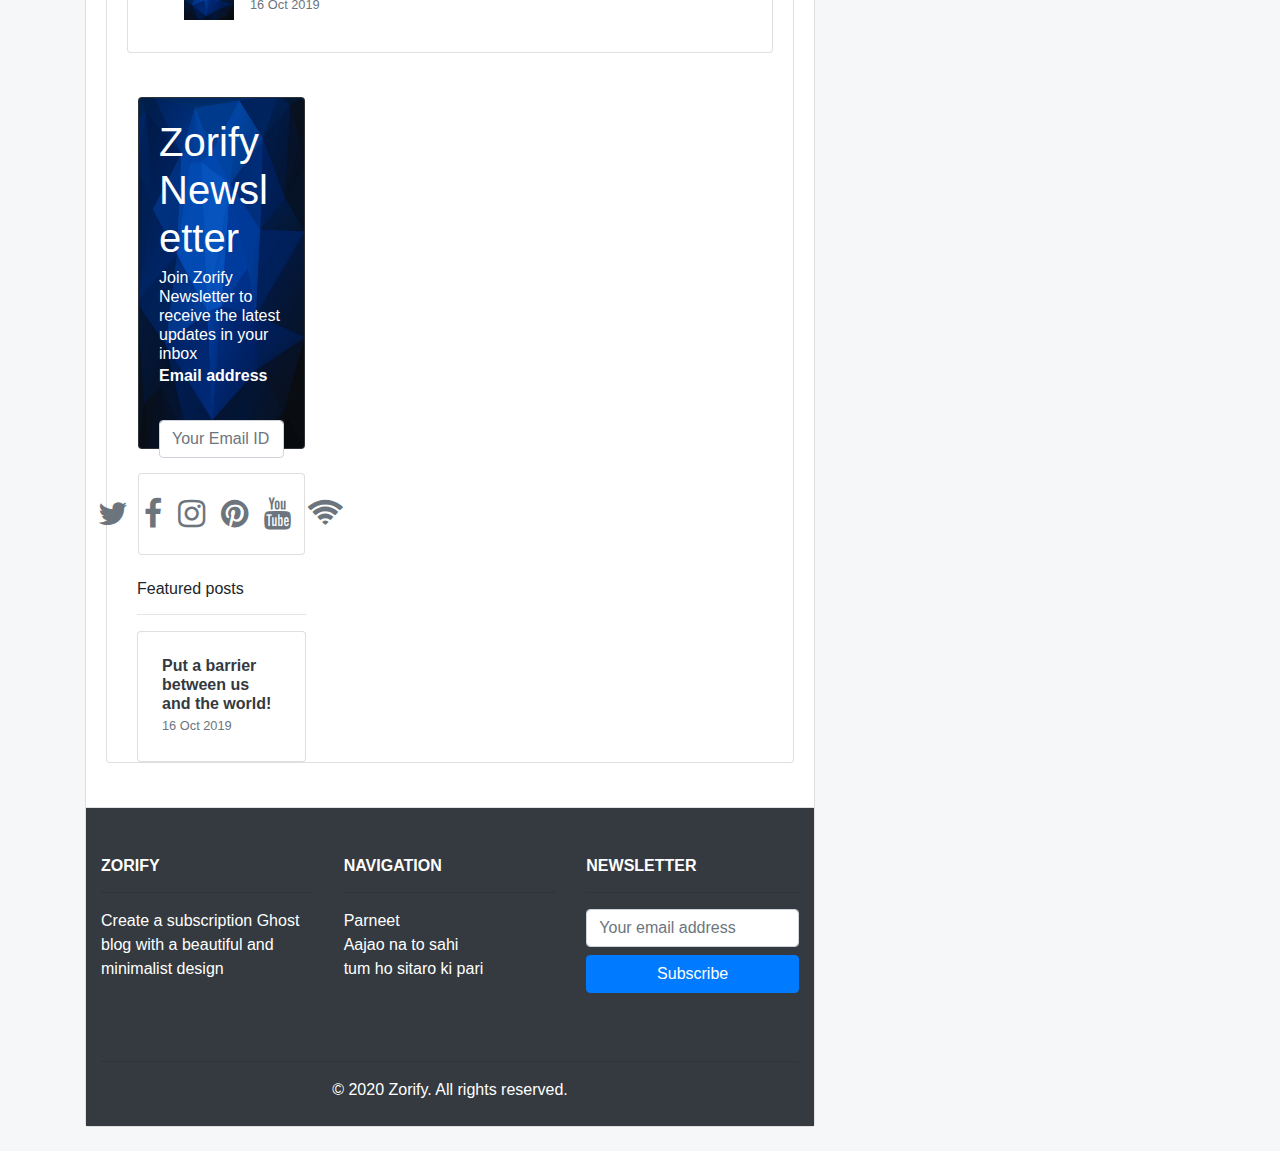
==== commit 4140d648: "tagsy" ====
--- a/index.html
+++ b/index.html
@@ -9,7 +9,8 @@
   <link rel="stylesheet" href="https://stackpath.bootstrapcdn.com/bootstrap/4.5.2/css/bootstrap.min.css">
 
   <!-- Custom Stylesheet -->
-  <link rel="stylesheet" href="/assets/css/style.css">
+  <link rel="stylesheet" href="assets/css/style.css">
+  <link rel="stylesheet" href="https://cdnjs.cloudflare.com/ajax/libs/font-awesome/4.7.0/css/font-awesome.min.css">
 
   <script src="https://code.jquery.com/jquery-3.5.1.slim.min.js"></script>
   <script src="https://cdn.jsdelivr.net/npm/popper.js@1.16.1/dist/umd/popper.min.js"></script>
@@ -30,6 +31,7 @@
           <span class="navbar-toggler-icon"></span>
         </button>
 
+<<<<<<< HEAD
         <div class="collapse  menu navbar-collapse text-secondary " id="navbarSupportedContent">
           <ul class="navbar-nav mr-auto">
             <li class="nav-item active menu ">
@@ -46,6 +48,24 @@
             </li>
             <li class="nav-item active">
               <a class="nav-link text-muted font-weight-bold" href="#">Tags<span class="sr-only">(current)</span></a>
+=======
+        <div class="collapse menu navbar-collapse text-secondary " id="navbarSupportedContent">
+          <ul class="navbar-nav mr-auto h6 ">
+            <li class="nav-item active">
+              <a class="nav-link text-muted " href="#">About <span class="sr-only">(current)</span></a>
+            </li>
+            <li class="nav-item active">
+              <a class="nav-link text-muted " href="#">Elements <span class="sr-only">(current)</span></a>
+            </li>
+            <li class="nav-item active">
+              <a class="nav-link text-muted " href="#">Contact<span class="sr-only">(current)</span></a>
+            </li>
+            <li class="nav-item active">
+              <a class="nav-link text-muted " href="authors.html">Authors <span class="sr-only">(current)</span></a>
+            </li>
+            <li class="nav-item active">
+              <a class="nav-link text-muted " href="#">Tags<span class="sr-only">(current)</span></a>
+>>>>>>> 641a90c9fc132838306a7d8e1b3c8323f4942bd5
             </li>
           </ul>
           <form class="form-inline my-2 my-lg-0">
@@ -59,6 +79,7 @@
 
     <nav class="navbar navbar-expand-lg navbar-light">
       <div class="container">
+<<<<<<< HEAD
         <div class="collapse navbar-collapse " id="navbarSupportedContent">
           <ul class="navbar-nav mr-auto">
             <li class="nav-item active ">
@@ -84,6 +105,33 @@
             </li>
             <li class="nav-item active">
               <a class="nav-link text-muted font-weight-bold" href="#">Lifestyle</a>
+=======
+        <div class="collapse navbar-collapse topnav" id="navbarSupportedContent">
+          <ul class="navbar-nav mr-auto h6 mb-2">
+            <li class="nav-item active ">
+              <a class="nav-link text-muted " href="index.html">Latest<span class="sr-only">(current)</span></a>
+            </li>
+            <li class="nav-item active">
+              <a class="nav-link text-muted" href="#">Accessibility</a>
+            </li>
+            <li class="nav-item active">
+              <a class="nav-link text-muted" href="#">Business & Work </a>
+            </li>
+            <li class="nav-item active">
+              <a class="nav-link text-muted" href="#">Design</a>
+            </li>
+            <li class="nav-item active">
+              <a class="nav-link text-muted" href="#">Education</a>
+            </li>
+            <li class="nav-item active">
+              <a class="nav-link text-muted" href="#">Ghost Publishing</a>
+            </li>
+            <li class="nav-item active">
+              <a class="nav-link text-muted" href="#">Inspiration</a>
+            </li>
+            <li class="nav-item active">
+              <a class="nav-link text-muted" href="#">Lifestyle</a>
+>>>>>>> 641a90c9fc132838306a7d8e1b3c8323f4942bd5
             </li>
           </ul>
         </div>
@@ -91,19 +139,59 @@
     </nav>
   </div>
 
+
   <div class="container">
 
     <div class="row">
       <div class="col-sm-8">
 
         <!-- Blog posts -->
+<<<<<<< HEAD
+        <div class="card mb-4 ">
+          <img src="assets/images/temp2.jpg" class="card-img-top">
+          <div class="card-body font-weight-bold">
+            <h5 class="card-title h2 font-weight-bold">Tech Companies Scaling Design </h5>
+            <small class="card-subtite text-primary font-weight-bold">Member</small>
+=======
         <div class="card mb-3">
           <img src="assets/images/temp.jpg" class="card-img-top">
           <div class="card-body">
             <h5 class="card-title h2">Card title</h5>
+>>>>>>> 1085780d133b91064f2e7a9a73e69225b9663321
             <p class="card-text text-muted">Lorem ipsum dolor sit amet consectetur adipisicing elit. Eaque itaque sequi fugiat ex facere, vero nobis consectetur neque quasi reiciendis beatae possimus sed, quae quidem, totam officia iste porro mollitia.</p>
           </div>
-        </div>
+          <div class="card-footer border-top mx-3 text-muted bg-white">
+            <div class="card flex-row flex-wrap align-items-center border-0">
+              <img src="assets/images/bgr.jpg" height="50" width="50">
+              <div class="card-block ml-3">
+                <div class="card-title h6 font-weight-bold m-0 pl-0">William James</div>
+                <small class="card-subtitle text-muted m-0">16 Oct 2019</small>
+              </div>
+            </div>
+          </div>
+        </div>
+<<<<<<< HEAD
+        <div class="card my-4">
+          <img src="assets/images/temp1.jpg" class="card-img-top">
+          <div class="card-body font-weight-bold">
+            <h5 class="card-title h2">Organizing your content with ghost</h5>
+            <small class="card-subtite text-primary font-weight-bold">Member</small>
+            <p class="card-text text-muted ">Lorem ipsum dolor sit, amet consectetur adipisicing elit. Ipsam a, voluptates eveniet aliquid sequi harum ullam consequatur quod soluta perferendis doloribus quas illum, omnis iure voluptate, molestias adipisci delectus odio!</p>
+            <div class="card-footer border-top mx-3 text-muted bg-white">
+              <div class="card flex-row flex-wrap align-items-center border-0">
+                <img src="assets/images/bgr.jpg" height="50" width="50">
+                <div class="card-block ml-3">
+                  <div class="card-title h6 font-weight-bold m-0 pl-0">William James</div>
+                  <small class="card-subtitle text-muted m-0">16 Oct 2019</small>
+                </div>
+              </div>
+            </div>
+          </div>
+        </div>
+        <div class="card my-4 pb-0">
+          <img src="assets/images/temp1.jpg" class="card-img-top">
+          <div class="card-body font-weight-bold">
+=======
         <div class="card mb-4">
           <img src="assets/images/temp1.jpg" class="card-img-top">
           <div class="card-body">
@@ -114,15 +202,61 @@
         <div class="card mb-4">
           <img src="assets/images/temp1.jpg" class="card-img-top">
           <div class="card-body">
+>>>>>>> 1085780d133b91064f2e7a9a73e69225b9663321
             <h5 class="card-title h2">Card title</h5>
+            <small class="card-subtite text-primary font-weight-bold">Member</small>
             <p class="card-text text-muted">Lorem ipsum dolor sit, amet consectetur adipisicing elit. Ipsam a, voluptates eveniet aliquid sequi harum ullam consequatur quod soluta perferendis doloribus quas illum, omnis iure voluptate, molestias adipisci delectus odio!</p>
-          </div>
-        </div>
-
-      </div>
+            <div class="card-footer border-top mx-3 text-muted bg-white">
+              <div class="card flex-row flex-wrap align-items-center border-0">
+                <img src="assets/images/bgr.jpg" height="50" width="50">
+                <div class="card-block ml-3">
+                  <div class="card-title h6 font-weight-bold m-0 pl-0">William James</div>
+                  <small class="card-subtitle text-muted m-0">16 Oct 2019</small>
+                </div>
+              </div>
+            </div>
+          </div>
+        </div>
+      </div>
+
       <div class="col-sm-4">
 
         <!-- Sidebar -->
+        <div class="card bg-dark mx-3 text-white">
+          <img src="assets/images/bgr.jpg" class="card-img" height="350">
+          <div class="card-img-overlay">
+            <h1 class="card-title">Zorify Newsletter</h1>
+            <h6 class="card-subtitle ">Join Zorify Newsletter to receive the latest updates in your inbox</h6>
+            <form>
+              <div class="form-group">
+                <label for="exampleFormControlInput1">Email address</label>
+                <input type="email" class="form-control mt-4" id="emailid" placeholder="Your Email ID">
+                <button type="submit" class="btn btn-primary btn-block mt-3"><small>Subscribe</small></button>
+              </div>
+            </form>
+          </div>
+        </div>
+        <div class="card my-4 mx-3">
+          <div class="d-flex flex-row justify-content-center border-0 p-4">
+            <a href="#" class="fa fa-twitter fa-2x px-2 text-muted text-decoration-none"></a>
+            <a href="#" class="fa fa-facebook fa-2x px-2 text-muted text-decoration-none"></a>
+            <a href="#" class="fa fa-instagram fa-2x px-2 text-muted text-decoration-none"></a>
+            <a href="#" class="fa fa-pinterest fa-2x px-2 text-muted text-decoration-none"></a>
+            <a href="#" class="fa fa-youtube fa-2x px-2 text-muted text-decoration-none"></a>
+            <a href="#" class="fa fa-wifi fa-2x px-2 text-muted text-decoration-none"></a>
+          </div>
+        </div>
+        <div class="container">
+          <h6 class="">Featured posts</h6>
+          <hr>
+          <a href="" class="card flex-row flex-wrap p-4 ">
+            <div class="card-block ">
+              <h5 class="card-title h6 font-weight-bold m-0 pl-0 text-dark">Put a barrier between us and the world!</h5>
+              <small class="card-subtitle text-muted m-0">16 Oct 2019</small>
+            </div>
+            <!-- <img src="assets/images/temp2.jpg"class="ml-0 border" height="50" width="50">-->
+          </a>
+        </div>
 
       </div>
     </div>
@@ -130,7 +264,7 @@
   </div>
 
   <!-- Footer -->
-  <footer class="bg-white border-top">
+  <footer class="bg-dark text-white border-top">
     <div class="container text-center text-md-left">
       <div class="row">
         <div class="col-md-4 my-5">
@@ -139,23 +273,23 @@
           <p>Create a subscription Ghost blog with a beautiful and minimalist design</p>
         </div>
 
-        <div class="col-md-4 my-5">
+        <div class="col-md-4 mt-5">
           <h6 class="text-uppercase font-weight-bold">Navigation</h6>
           <hr>
           <ul class="list-unstyled m-0">
             <li>
-              <a href="#">Page 1</a>
+              <a href="#" class="text-decoration-none text-white">Parneet</a>
             </li>
             <li>
-              <a href="#">Page 2</a>
+              <a href="#" class="text-decoration-none text-white">Aajao na to sahi</a>
             </li>
             <li>
-              <a href="#">Page 3</a>
+              <a href="#" class="text-decoration-none text-white">tum ho sitaro ki pari</a>
             </li>
           </ul>
         </div>
 
-        <div class="col-md-4 my-5">
+        <div class="col-md-4 mt-5">
           <h6 class="text-uppercase font-weight-bold">Newsletter</h6>
           <hr>
           <input type="email" class="form-control mb-2" placeholder="Your email address">
--- a/assets/css/style.css
+++ b/assets/css/style.css
@@ -2,7 +2,13 @@
   background-color: #F5F7F9;
 
 }
+<<<<<<< HEAD
 
 .nav-link:hover {
   color: #000000 ! important;
-}+}
+=======
+ .nav-link:hover{
+  color: #5869DA !important;
+}
+>>>>>>> 641a90c9fc132838306a7d8e1b3c8323f4942bd5
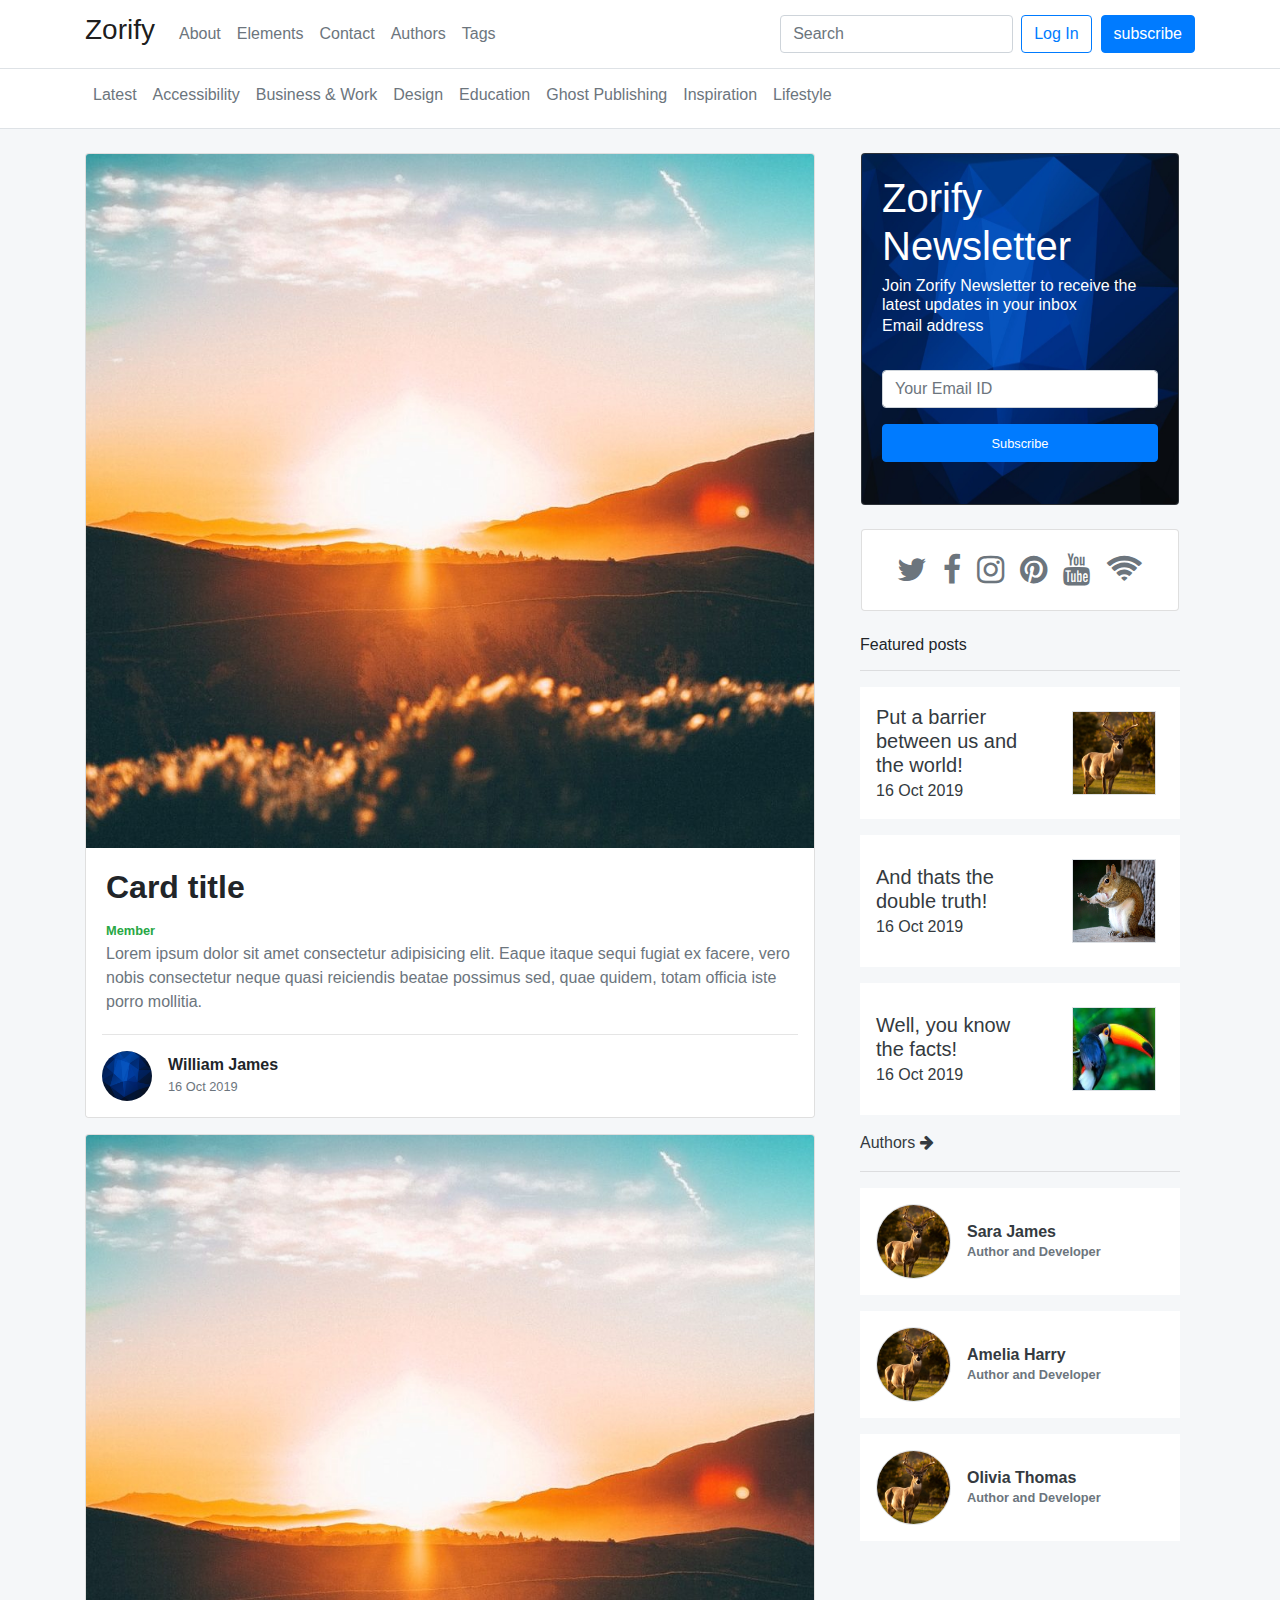
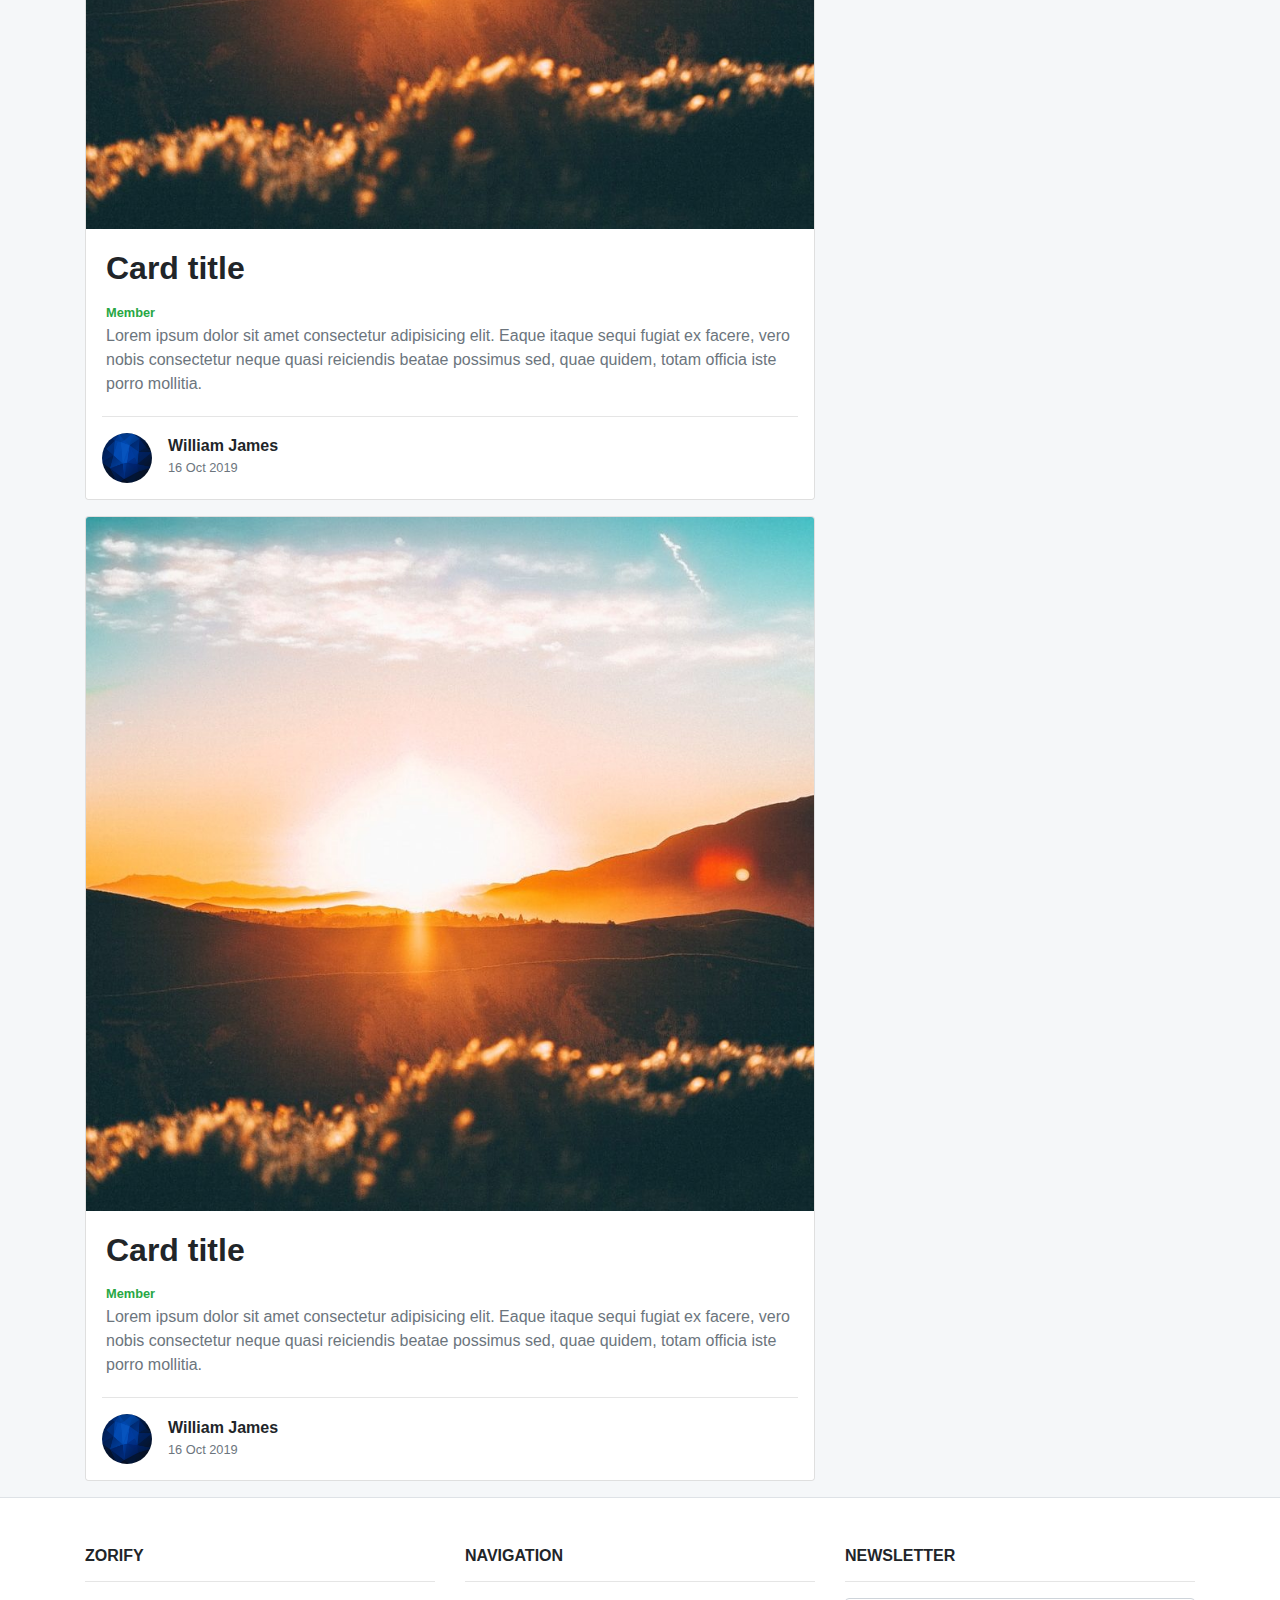
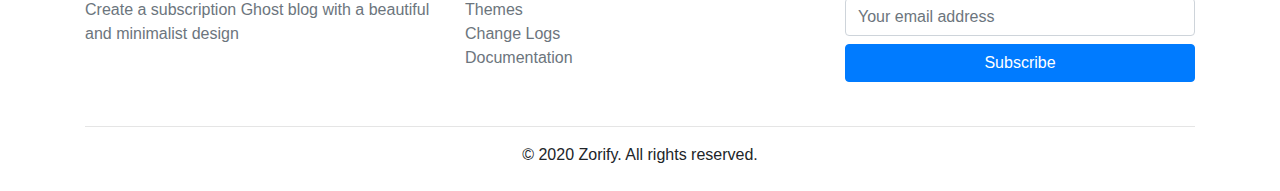
==== commit 295cdefa: "aa" ====
--- a/index.html
+++ b/index.html
@@ -21,7 +21,7 @@
 <body>
 
   <!-- Header -->
-  <div class="header bg-white mb-4 shadow p-3 mb-5 bg-white rounded">
+  <div class="header bg-white mb-4">
     <nav class="navbar navbar-expand-lg navbar-light border-bottom">
       <div class="container">
         <a class="navbar-brand" href="/">
@@ -31,24 +31,6 @@
           <span class="navbar-toggler-icon"></span>
         </button>
 
-<<<<<<< HEAD
-        <div class="collapse  menu navbar-collapse text-secondary " id="navbarSupportedContent">
-          <ul class="navbar-nav mr-auto">
-            <li class="nav-item active menu ">
-              <a class="nav-link text-muted font-weight-bold" href="#">About <span class="sr-only">(current)</span></a>
-            </li>
-            <li class="nav-item active">
-              <a class="nav-link text-muted font-weight-bold" href="#">Elements <span class="sr-only">(current)</span></a>
-            </li>
-            <li class="nav-item active">
-              <a class="nav-link text-muted font-weight-bold" href="#">Contact<span class="sr-only">(current)</span></a>
-            </li>
-            <li class="nav-item active">
-              <a class="nav-link text-muted font-weight-bold" href="#">Authors <span class="sr-only">(current)</span></a>
-            </li>
-            <li class="nav-item active">
-              <a class="nav-link text-muted font-weight-bold" href="#">Tags<span class="sr-only">(current)</span></a>
-=======
         <div class="collapse menu navbar-collapse text-secondary " id="navbarSupportedContent">
           <ul class="navbar-nav mr-auto h6 ">
             <li class="nav-item active">
@@ -65,7 +47,6 @@
             </li>
             <li class="nav-item active">
               <a class="nav-link text-muted " href="#">Tags<span class="sr-only">(current)</span></a>
->>>>>>> 641a90c9fc132838306a7d8e1b3c8323f4942bd5
             </li>
           </ul>
           <form class="form-inline my-2 my-lg-0">
@@ -77,35 +58,8 @@
       </div>
     </nav>
 
-    <nav class="navbar navbar-expand-lg navbar-light">
+    <nav class="navbar navbar-expand-lg navbar-light border-bottom">
       <div class="container">
-<<<<<<< HEAD
-        <div class="collapse navbar-collapse " id="navbarSupportedContent">
-          <ul class="navbar-nav mr-auto">
-            <li class="nav-item active ">
-              <a class="nav-link text-muted font-weight-bold" href="#">Latest<span class="sr-only">(current)</span></a>
-            </li>
-            <li class="nav-item active">
-              <a class="nav-link text-muted font-weight-bold" href="#">Accessibility</a>
-            </li>
-            <li class="nav-item active">
-              <a class="nav-link text-muted font-weight-bold" href="#">Business & Work </a>
-            </li>
-            <li class="nav-item active">
-              <a class="nav-link text-muted font-weight-bold" href="#">Design</a>
-            </li>
-            <li class="nav-item active">
-              <a class="nav-link text-muted font-weight-bold" href="#">Education</a>
-            </li>
-            <li class="nav-item active">
-              <a class="nav-link text-muted font-weight-bold" href="#">Ghost Publishing</a>
-            </li>
-            <li class="nav-item active">
-              <a class="nav-link text-muted font-weight-bold" href="#">Inspiration</a>
-            </li>
-            <li class="nav-item active">
-              <a class="nav-link text-muted font-weight-bold" href="#">Lifestyle</a>
-=======
         <div class="collapse navbar-collapse topnav" id="navbarSupportedContent">
           <ul class="navbar-nav mr-auto h6 mb-2">
             <li class="nav-item active ">
@@ -131,7 +85,6 @@
             </li>
             <li class="nav-item active">
               <a class="nav-link text-muted" href="#">Lifestyle</a>
->>>>>>> 641a90c9fc132838306a7d8e1b3c8323f4942bd5
             </li>
           </ul>
         </div>
@@ -146,76 +99,53 @@
       <div class="col-sm-8">
 
         <!-- Blog posts -->
-<<<<<<< HEAD
-        <div class="card mb-4 ">
-          <img src="assets/images/temp2.jpg" class="card-img-top">
-          <div class="card-body font-weight-bold">
-            <h5 class="card-title h2 font-weight-bold">Tech Companies Scaling Design </h5>
-            <small class="card-subtite text-primary font-weight-bold">Member</small>
-=======
         <div class="card mb-3">
-          <img src="assets/images/temp.jpg" class="card-img-top">
-          <div class="card-body">
-            <h5 class="card-title h2">Card title</h5>
->>>>>>> 1085780d133b91064f2e7a9a73e69225b9663321
-            <p class="card-text text-muted">Lorem ipsum dolor sit amet consectetur adipisicing elit. Eaque itaque sequi fugiat ex facere, vero nobis consectetur neque quasi reiciendis beatae possimus sed, quae quidem, totam officia iste porro mollitia.</p>
-          </div>
-          <div class="card-footer border-top mx-3 text-muted bg-white">
-            <div class="card flex-row flex-wrap align-items-center border-0">
-              <img src="assets/images/bgr.jpg" height="50" width="50">
-              <div class="card-block ml-3">
-                <div class="card-title h6 font-weight-bold m-0 pl-0">William James</div>
-                <small class="card-subtitle text-muted m-0">16 Oct 2019</small>
-              </div>
-            </div>
-          </div>
-        </div>
-<<<<<<< HEAD
-        <div class="card my-4">
-          <img src="assets/images/temp1.jpg" class="card-img-top">
-          <div class="card-body font-weight-bold">
-            <h5 class="card-title h2">Organizing your content with ghost</h5>
-            <small class="card-subtite text-primary font-weight-bold">Member</small>
-            <p class="card-text text-muted ">Lorem ipsum dolor sit, amet consectetur adipisicing elit. Ipsam a, voluptates eveniet aliquid sequi harum ullam consequatur quod soluta perferendis doloribus quas illum, omnis iure voluptate, molestias adipisci delectus odio!</p>
-            <div class="card-footer border-top mx-3 text-muted bg-white">
-              <div class="card flex-row flex-wrap align-items-center border-0">
-                <img src="assets/images/bgr.jpg" height="50" width="50">
-                <div class="card-block ml-3">
-                  <div class="card-title h6 font-weight-bold m-0 pl-0">William James</div>
-                  <small class="card-subtitle text-muted m-0">16 Oct 2019</small>
-                </div>
-              </div>
-            </div>
-          </div>
-        </div>
-        <div class="card my-4 pb-0">
-          <img src="assets/images/temp1.jpg" class="card-img-top">
-          <div class="card-body font-weight-bold">
-=======
-        <div class="card mb-4">
           <img src="assets/images/temp1.jpg" class="card-img-top">
           <div class="card-body">
-            <h5 class="card-title h2">Card title</h5>
-            <p class="card-text text-muted">Lorem ipsum dolor sit, amet consectetur adipisicing elit. Ipsam a, voluptates eveniet aliquid sequi harum ullam consequatur quod soluta perferendis doloribus quas illum, omnis iure voluptate, molestias adipisci delectus odio!</p>
-          </div>
-        </div>
-        <div class="card mb-4">
+            <h5 class="card-title h2 font-weight-bold">Card title</h5>
+            <small class="card-subtitle text-success font-weight-bold">Member</small>
+            <p class="card-text text-muted">Lorem ipsum dolor sit amet consectetur adipisicing elit. Eaque itaque sequi fugiat ex facere, vero nobis consectetur neque quasi reiciendis beatae possimus sed, quae quidem, totam officia iste porro mollitia.</p>
+          </div>
+          <hr class="mx-3 my-0">
+            <div class="card flex-row flex-wrap align-items-center m-0 border-0">
+              <img src="assets/images/bgr.jpg" class="m-3 rounded-circle" height="50" width="50">
+              <div class="card-block mt-0">
+                <div class="card-title h6 font-weight-bold m-0">William James</div>
+                <small class="card-subtitle text-muted m-0">16 Oct 2019</small>
+              </div>
+            </div>
+        </div>
+        <div class="card mb-3">
           <img src="assets/images/temp1.jpg" class="card-img-top">
           <div class="card-body">
->>>>>>> 1085780d133b91064f2e7a9a73e69225b9663321
-            <h5 class="card-title h2">Card title</h5>
-            <small class="card-subtite text-primary font-weight-bold">Member</small>
-            <p class="card-text text-muted">Lorem ipsum dolor sit, amet consectetur adipisicing elit. Ipsam a, voluptates eveniet aliquid sequi harum ullam consequatur quod soluta perferendis doloribus quas illum, omnis iure voluptate, molestias adipisci delectus odio!</p>
-            <div class="card-footer border-top mx-3 text-muted bg-white">
-              <div class="card flex-row flex-wrap align-items-center border-0">
-                <img src="assets/images/bgr.jpg" height="50" width="50">
-                <div class="card-block ml-3">
-                  <div class="card-title h6 font-weight-bold m-0 pl-0">William James</div>
-                  <small class="card-subtitle text-muted m-0">16 Oct 2019</small>
-                </div>
-              </div>
-            </div>
-          </div>
+            <h5 class="card-title h2 font-weight-bold">Card title</h5>
+            <small class="card-subtitle text-success font-weight-bold">Member</small>
+            <p class="card-text text-muted">Lorem ipsum dolor sit amet consectetur adipisicing elit. Eaque itaque sequi fugiat ex facere, vero nobis consectetur neque quasi reiciendis beatae possimus sed, quae quidem, totam officia iste porro mollitia.</p>
+          </div>
+          <hr class="mx-3 my-0">
+            <div class="card flex-row flex-wrap align-items-center m-0 border-0">
+              <img src="assets/images/bgr.jpg" class="m-3 rounded-circle" height="50" width="50">
+              <div class="card-block mt-0">
+                <div class="card-title h6 font-weight-bold m-0">William James</div>
+                <small class="card-subtitle text-muted m-0">16 Oct 2019</small>
+              </div>
+            </div>
+        </div>
+        <div class="card mb-3">
+          <img src="assets/images/temp1.jpg" class="card-img-top">
+          <div class="card-body">
+            <h5 class="card-title h2 font-weight-bold">Card title</h5>
+            <small class="card-subtitle text-success font-weight-bold">Member</small>
+            <p class="card-text text-muted">Lorem ipsum dolor sit amet consectetur adipisicing elit. Eaque itaque sequi fugiat ex facere, vero nobis consectetur neque quasi reiciendis beatae possimus sed, quae quidem, totam officia iste porro mollitia.</p>
+          </div>
+          <hr class="mx-3 my-0">
+            <div class="card flex-row flex-wrap align-items-center m-0 border-0">
+              <img src="assets/images/bgr.jpg" class="m-3 rounded-circle" height="50" width="50">
+              <div class="card-block mt-0">
+                <div class="card-title h6 font-weight-bold m-0">William James</div>
+                <small class="card-subtitle text-muted m-0">16 Oct 2019</small>
+              </div>
+            </div>
         </div>
       </div>
 
@@ -249,28 +179,61 @@
         <div class="container">
           <h6 class="">Featured posts</h6>
           <hr>
-          <a href="" class="card flex-row flex-wrap p-4 ">
-            <div class="card-block ">
-              <h5 class="card-title h6 font-weight-bold m-0 pl-0 text-dark">Put a barrier between us and the world!</h5>
-              <small class="card-subtitle text-muted m-0">16 Oct 2019</small>
-            </div>
-            <!-- <img src="assets/images/temp2.jpg"class="ml-0 border" height="50" width="50">-->
-          </a>
-        </div>
-
+          <a href="#" class="d-flex flex-row bg-white mb-3 align-items-center">
+            <div class="px-3 h5 text-dark m-0">Put a barrier between us and the world!
+              <footer class="pt-0 "><small class="text-dark">16 Oct 2019</small></footer>
+            </div>
+            <div class="p-4"><img src="assets/images/a1.jpg" class="ml-0 border" height="84" width="84"></div>
+          </a>
+          <a href="#" class="d-flex flex-row bg-white mb-3 align-items-center">
+            <div class="px-3 h5 py-4 text-dark m-0">And thats the double truth!
+              <footer class="pt-0 "><small class="text-dark">16 Oct 2019</small></footer>
+            </div>
+            <div class="p-4"><img src="assets/images/a2.jpg" class="ml-0 border" height="84" width="84"></div>
+          </a>
+          <a href="#" class="d-flex flex-row bg-white mb-3 align-items-center">
+            <div class="px-3 h5 py-4 text-dark m-0">Well, you know the facts!
+              <footer class="pt-0 "><small class="text-dark">16 Oct 2019</small></footer>
+            </div>
+            <div class="p-4"><img src="assets/images/a3.jpg" class="ml-0 border" height="84" width="84"></div>
+          </a>
+        </div>
+
+        <div class="container">
+          <a class="h6 text-decoration-none text-dark" href="#">Authors&nbsp;<i class="fa fa-xs fa-arrow-right"></i></a>
+          <hr>
+          <a class="d-flex flex-row bg-white mb-3 align-items-center text-decoration-none" href="#">
+            <div class="p-3"><img src="assets/images/a1.jpg" class="ml-0 border rounded-circle" height="75" width="75"></div>
+            <div class="h6 text-dark author m-0 font-weight-bold">Sara James
+              <footer class="pt-0 "><small class="text-muted font-weight-bold">Author and Developer</small></footer>
+            </div>
+          </a>
+          <a class="d-flex flex-row bg-white mb-3 align-items-center text-decoration-none author" href="#">
+            <div class="p-3"><img src="assets/images/a1.jpg" class="ml-0 border rounded-circle" height="75" width="75"></div>
+            <div class="h6 text-dark author m-0 font-weight-bold">Amelia Harry
+              <footer class="pt-0 "><small class="text-muted font-weight-bold">Author and Developer</small></footer>
+            </div>
+          </a>
+          <a class="d-flex flex-row bg-white mb-3 align-items-center text-decoration-none author" href="#">
+            <div class="p-3"><img src="assets/images/a1.jpg" class="ml-0 border rounded-circle" height="75" width="75"></div>
+            <div class="h6 text-dark author m-0 font-weight-bold">Olivia Thomas
+              <footer class="pt-0 "><small class="text-muted font-weight-bold">Author and Developer</small></footer>
+            </div>
+          </a>
+        </div>
       </div>
     </div>
 
   </div>
 
   <!-- Footer -->
-  <footer class="bg-dark text-white border-top">
+  <footer class=" bg-white border-top">
     <div class="container text-center text-md-left">
       <div class="row">
         <div class="col-md-4 my-5">
           <h6 class="text-uppercase font-weight-bold">Zorify</h6>
           <hr>
-          <p>Create a subscription Ghost blog with a beautiful and minimalist design</p>
+          <p class="text-muted">Create a subscription Ghost blog with a beautiful and minimalist design</p>
         </div>
 
         <div class="col-md-4 mt-5">
@@ -278,13 +241,13 @@
           <hr>
           <ul class="list-unstyled m-0">
             <li>
-              <a href="#" class="text-decoration-none text-white">Parneet</a>
+              <a href="#" class="text-decoration-none text-muted">Themes</a>
             </li>
             <li>
-              <a href="#" class="text-decoration-none text-white">Aajao na to sahi</a>
+              <a href="#" class="text-decoration-none text-muted">Change Logs</a>
             </li>
             <li>
-              <a href="#" class="text-decoration-none text-white">tum ho sitaro ki pari</a>
+              <a href="#" class="text-decoration-none text-muted">Documentation</a>
             </li>
           </ul>
         </div>
--- a/assets/css/style.css
+++ b/assets/css/style.css
@@ -1,14 +1,20 @@
 body {
   background-color: #F5F7F9;
+}
 
+.topnav a:hover {
+  border-bottom: 3px solid black;
 }
-<<<<<<< HEAD
 
-.nav-link:hover {
-  color: #000000 ! important;
+.topnav a.active {
+  border-bottom: 3px solid black;
 }
-=======
  .nav-link:hover{
   color: #5869DA !important;
 }
->>>>>>> 641a90c9fc132838306a7d8e1b3c8323f4942bd5
+.textd{
+  text-decoration-color: black !important; 
+}
+.author:hover{
+  color: #5869DA !important;
+}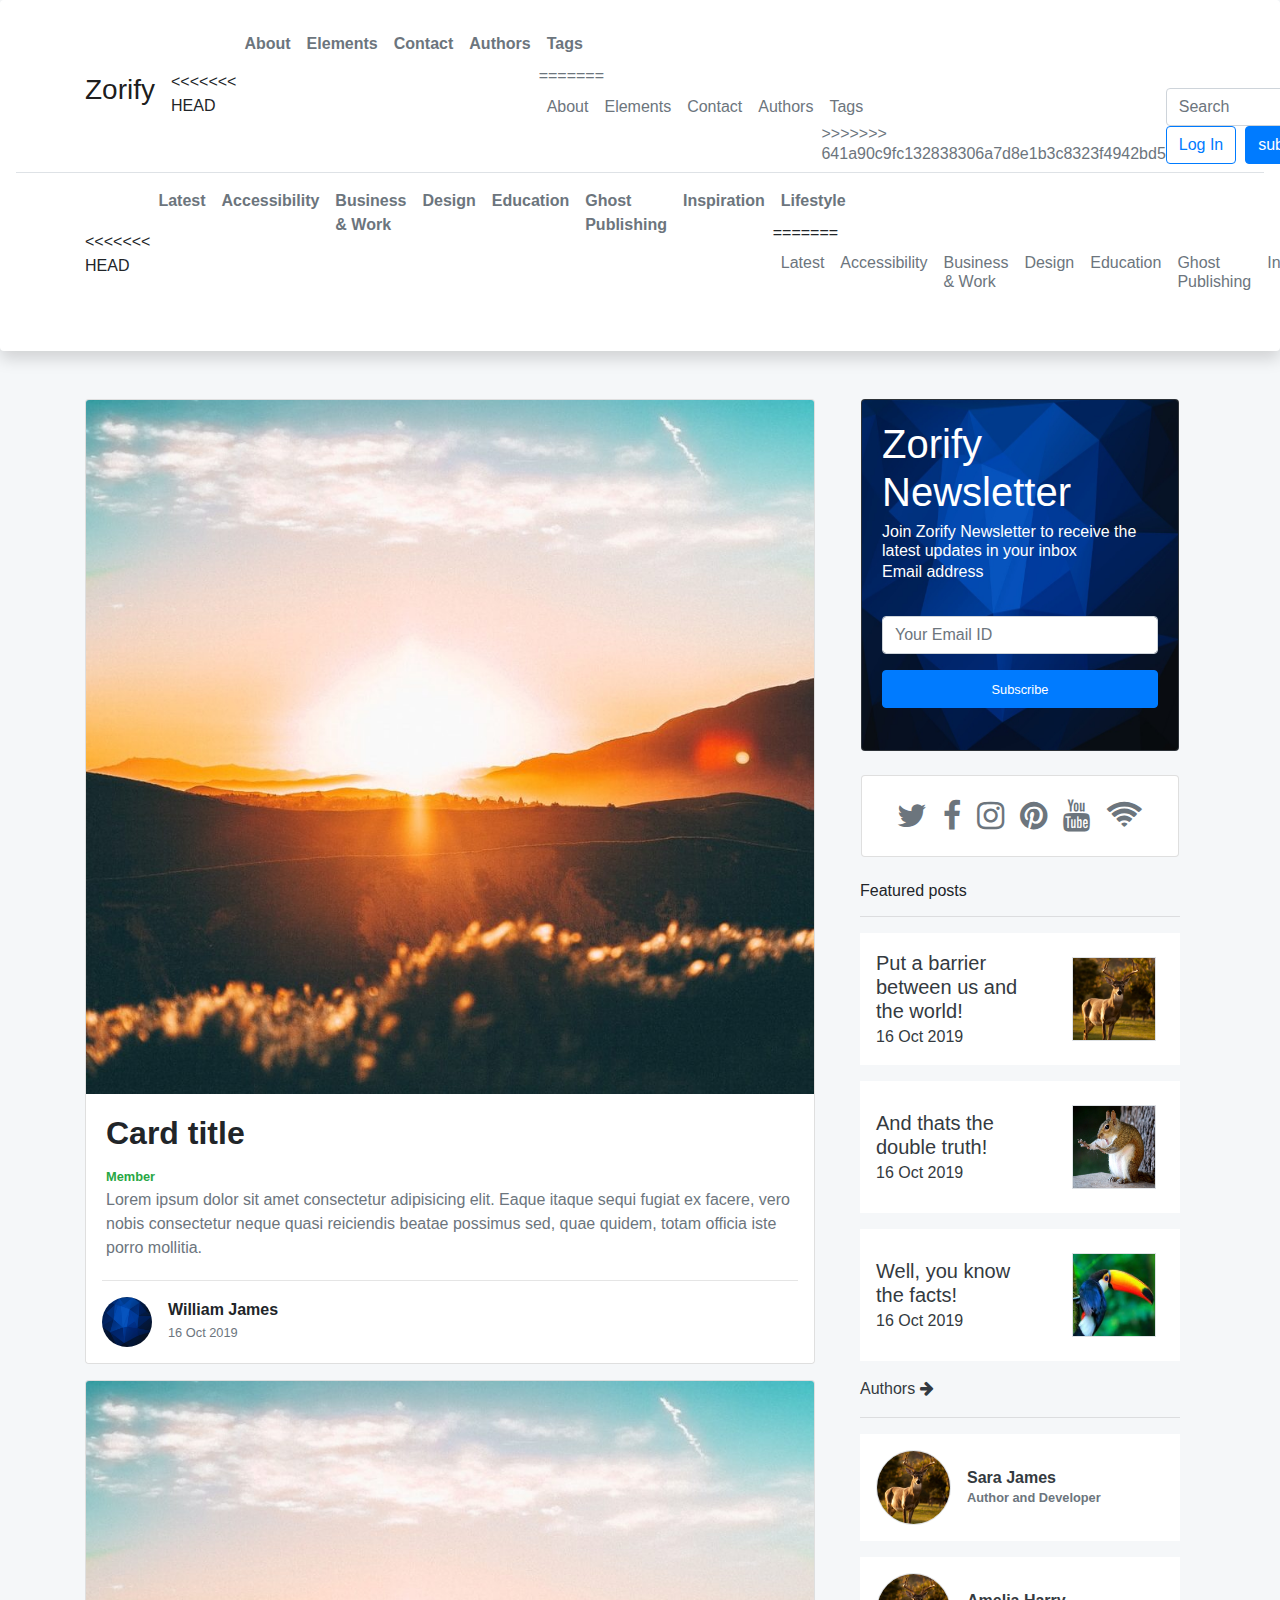
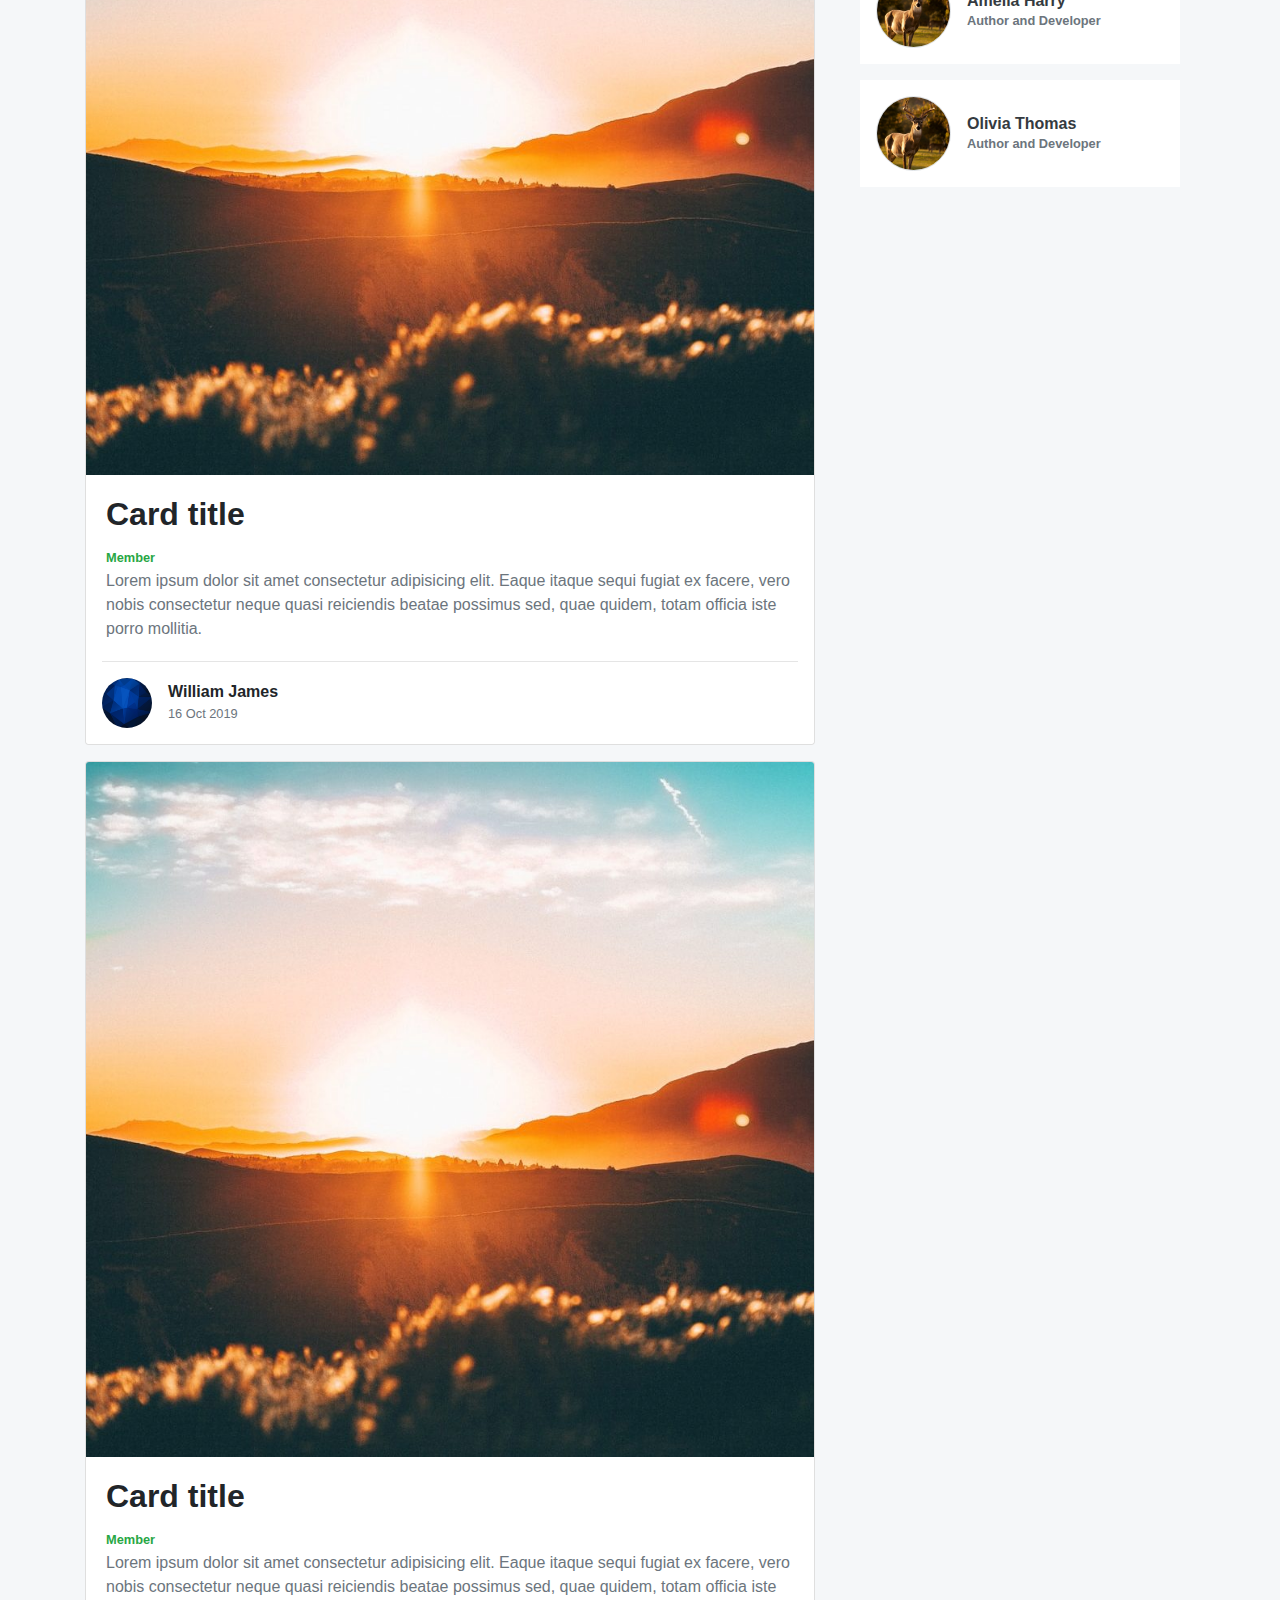
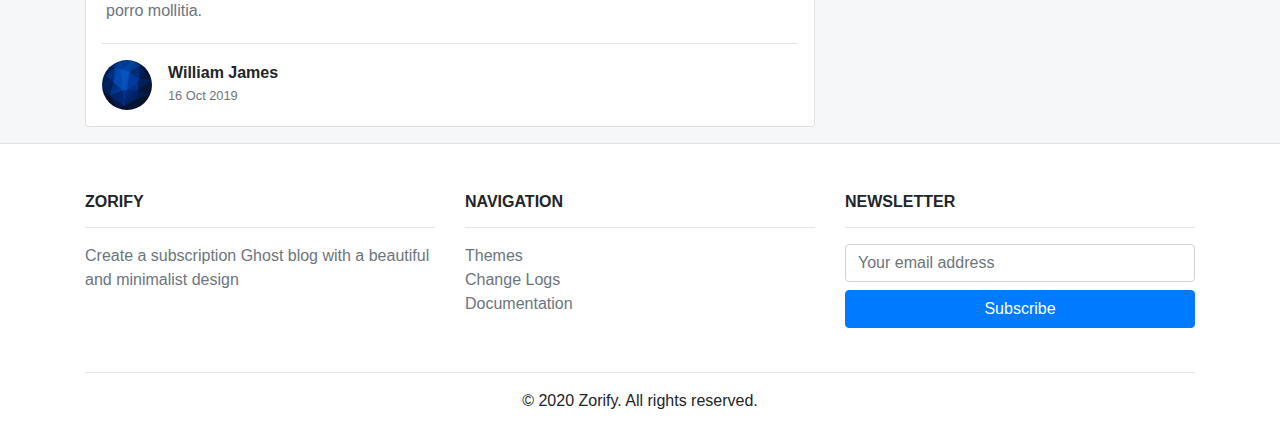
==== commit 8f2f6eb3: "changes" ====
--- a/index.html
+++ b/index.html
@@ -21,7 +21,7 @@
 <body>
 
   <!-- Header -->
-  <div class="header bg-white mb-4">
+  <div class="header bg-white mb-4 shadow p-3 mb-5 bg-white rounded">
     <nav class="navbar navbar-expand-lg navbar-light border-bottom">
       <div class="container">
         <a class="navbar-brand" href="/">
@@ -31,6 +31,24 @@
           <span class="navbar-toggler-icon"></span>
         </button>
 
+<<<<<<< HEAD
+        <div class="collapse  menu navbar-collapse text-secondary " id="navbarSupportedContent">
+          <ul class="navbar-nav mr-auto">
+            <li class="nav-item active menu ">
+              <a class="nav-link text-muted font-weight-bold" href="#">About <span class="sr-only">(current)</span></a>
+            </li>
+            <li class="nav-item active">
+              <a class="nav-link text-muted font-weight-bold" href="#">Elements <span class="sr-only">(current)</span></a>
+            </li>
+            <li class="nav-item active">
+              <a class="nav-link text-muted font-weight-bold" href="#">Contact<span class="sr-only">(current)</span></a>
+            </li>
+            <li class="nav-item active">
+              <a class="nav-link text-muted font-weight-bold" href="#">Authors <span class="sr-only">(current)</span></a>
+            </li>
+            <li class="nav-item active">
+              <a class="nav-link text-muted font-weight-bold" href="#">Tags<span class="sr-only">(current)</span></a>
+=======
         <div class="collapse menu navbar-collapse text-secondary " id="navbarSupportedContent">
           <ul class="navbar-nav mr-auto h6 ">
             <li class="nav-item active">
@@ -47,6 +65,7 @@
             </li>
             <li class="nav-item active">
               <a class="nav-link text-muted " href="#">Tags<span class="sr-only">(current)</span></a>
+>>>>>>> 641a90c9fc132838306a7d8e1b3c8323f4942bd5
             </li>
           </ul>
           <form class="form-inline my-2 my-lg-0">
@@ -58,8 +77,35 @@
       </div>
     </nav>
 
-    <nav class="navbar navbar-expand-lg navbar-light border-bottom">
+    <nav class="navbar navbar-expand-lg navbar-light">
       <div class="container">
+<<<<<<< HEAD
+        <div class="collapse navbar-collapse " id="navbarSupportedContent">
+          <ul class="navbar-nav mr-auto">
+            <li class="nav-item active ">
+              <a class="nav-link text-muted font-weight-bold" href="#">Latest<span class="sr-only">(current)</span></a>
+            </li>
+            <li class="nav-item active">
+              <a class="nav-link text-muted font-weight-bold" href="#">Accessibility</a>
+            </li>
+            <li class="nav-item active">
+              <a class="nav-link text-muted font-weight-bold" href="#">Business & Work </a>
+            </li>
+            <li class="nav-item active">
+              <a class="nav-link text-muted font-weight-bold" href="#">Design</a>
+            </li>
+            <li class="nav-item active">
+              <a class="nav-link text-muted font-weight-bold" href="#">Education</a>
+            </li>
+            <li class="nav-item active">
+              <a class="nav-link text-muted font-weight-bold" href="#">Ghost Publishing</a>
+            </li>
+            <li class="nav-item active">
+              <a class="nav-link text-muted font-weight-bold" href="#">Inspiration</a>
+            </li>
+            <li class="nav-item active">
+              <a class="nav-link text-muted font-weight-bold" href="#">Lifestyle</a>
+=======
         <div class="collapse navbar-collapse topnav" id="navbarSupportedContent">
           <ul class="navbar-nav mr-auto h6 mb-2">
             <li class="nav-item active ">
@@ -85,6 +131,7 @@
             </li>
             <li class="nav-item active">
               <a class="nav-link text-muted" href="#">Lifestyle</a>
+>>>>>>> 641a90c9fc132838306a7d8e1b3c8323f4942bd5
             </li>
           </ul>
         </div>
--- a/assets/css/style.css
+++ b/assets/css/style.css
@@ -1,13 +1,11 @@
 body {
   background-color: #F5F7F9;
+
 }
 
-.topnav a:hover {
-  border-bottom: 3px solid black;
-}
 
-.topnav a.active {
-  border-bottom: 3px solid black;
+.nav-link:hover {
+  color: #000000 ! important;
 }
  .nav-link:hover{
   color: #5869DA !important;
@@ -17,4 +15,4 @@
 }
 .author:hover{
   color: #5869DA !important;
-}+}
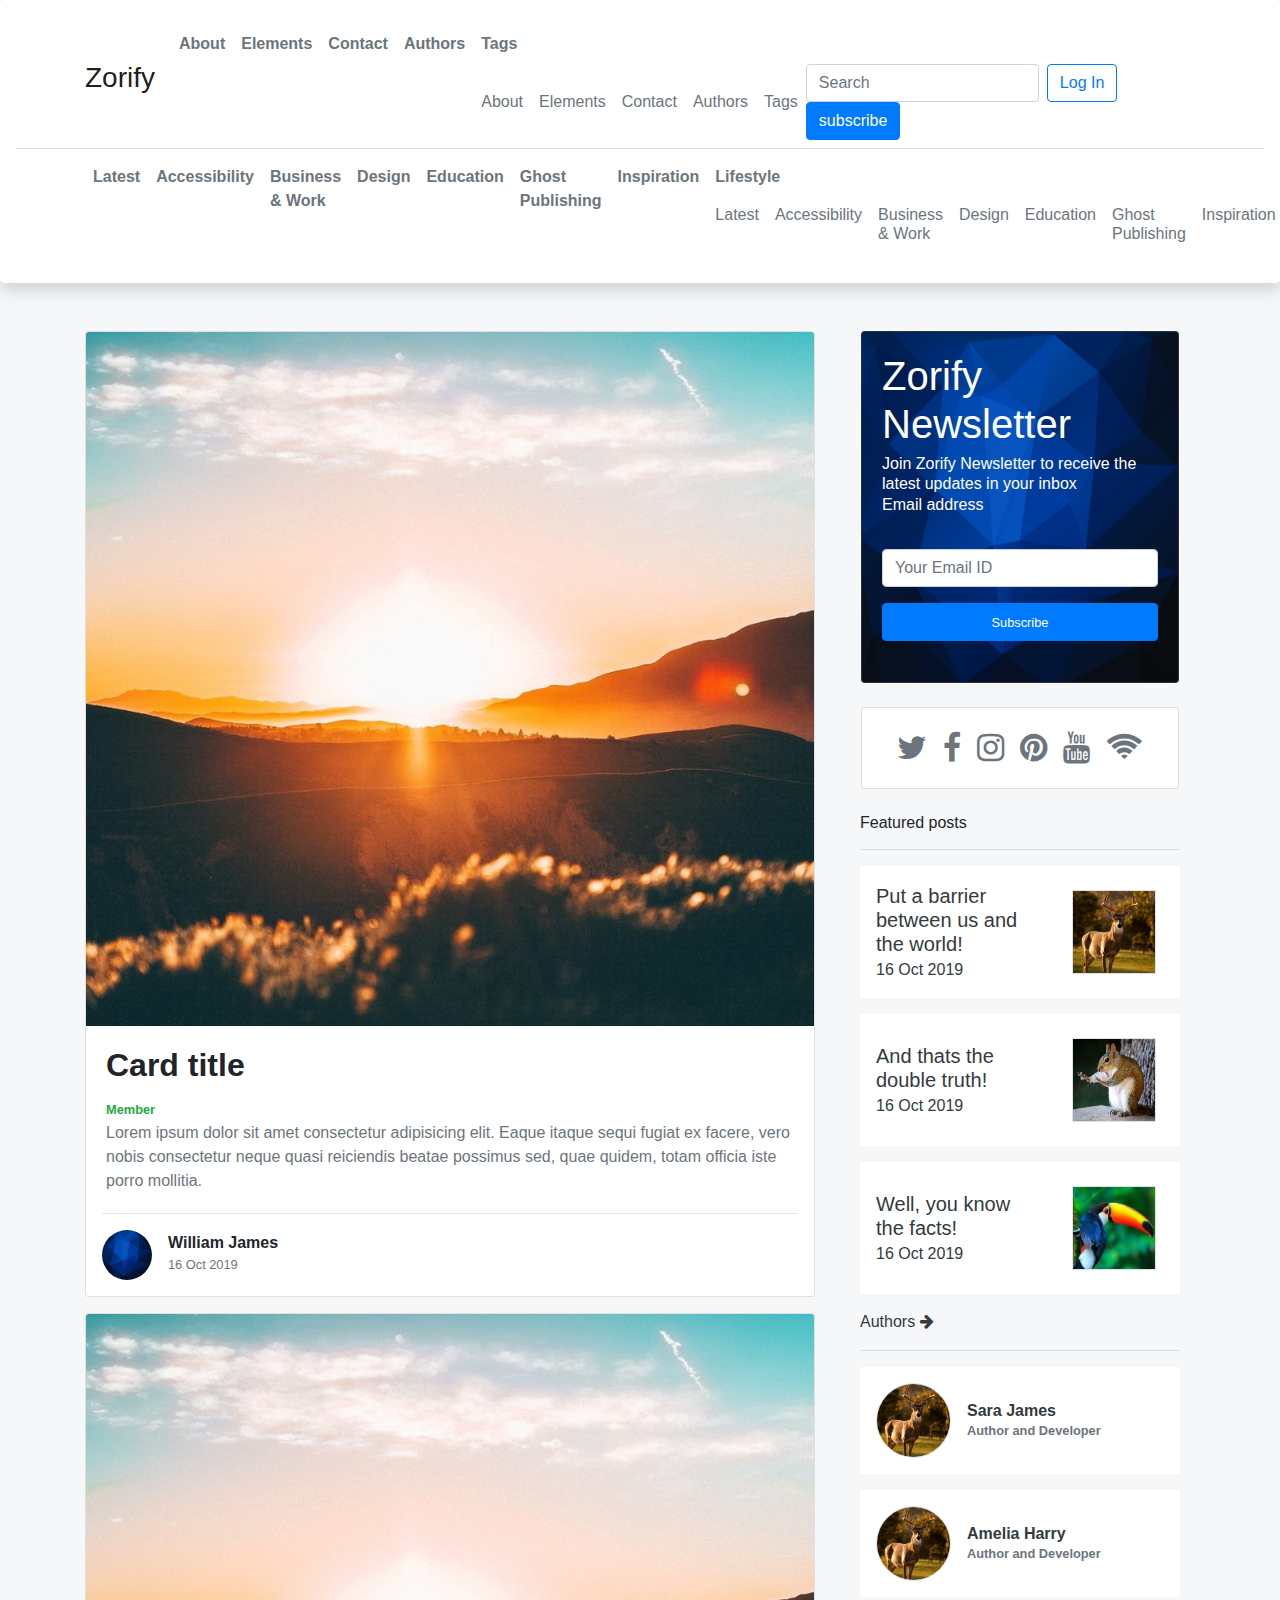
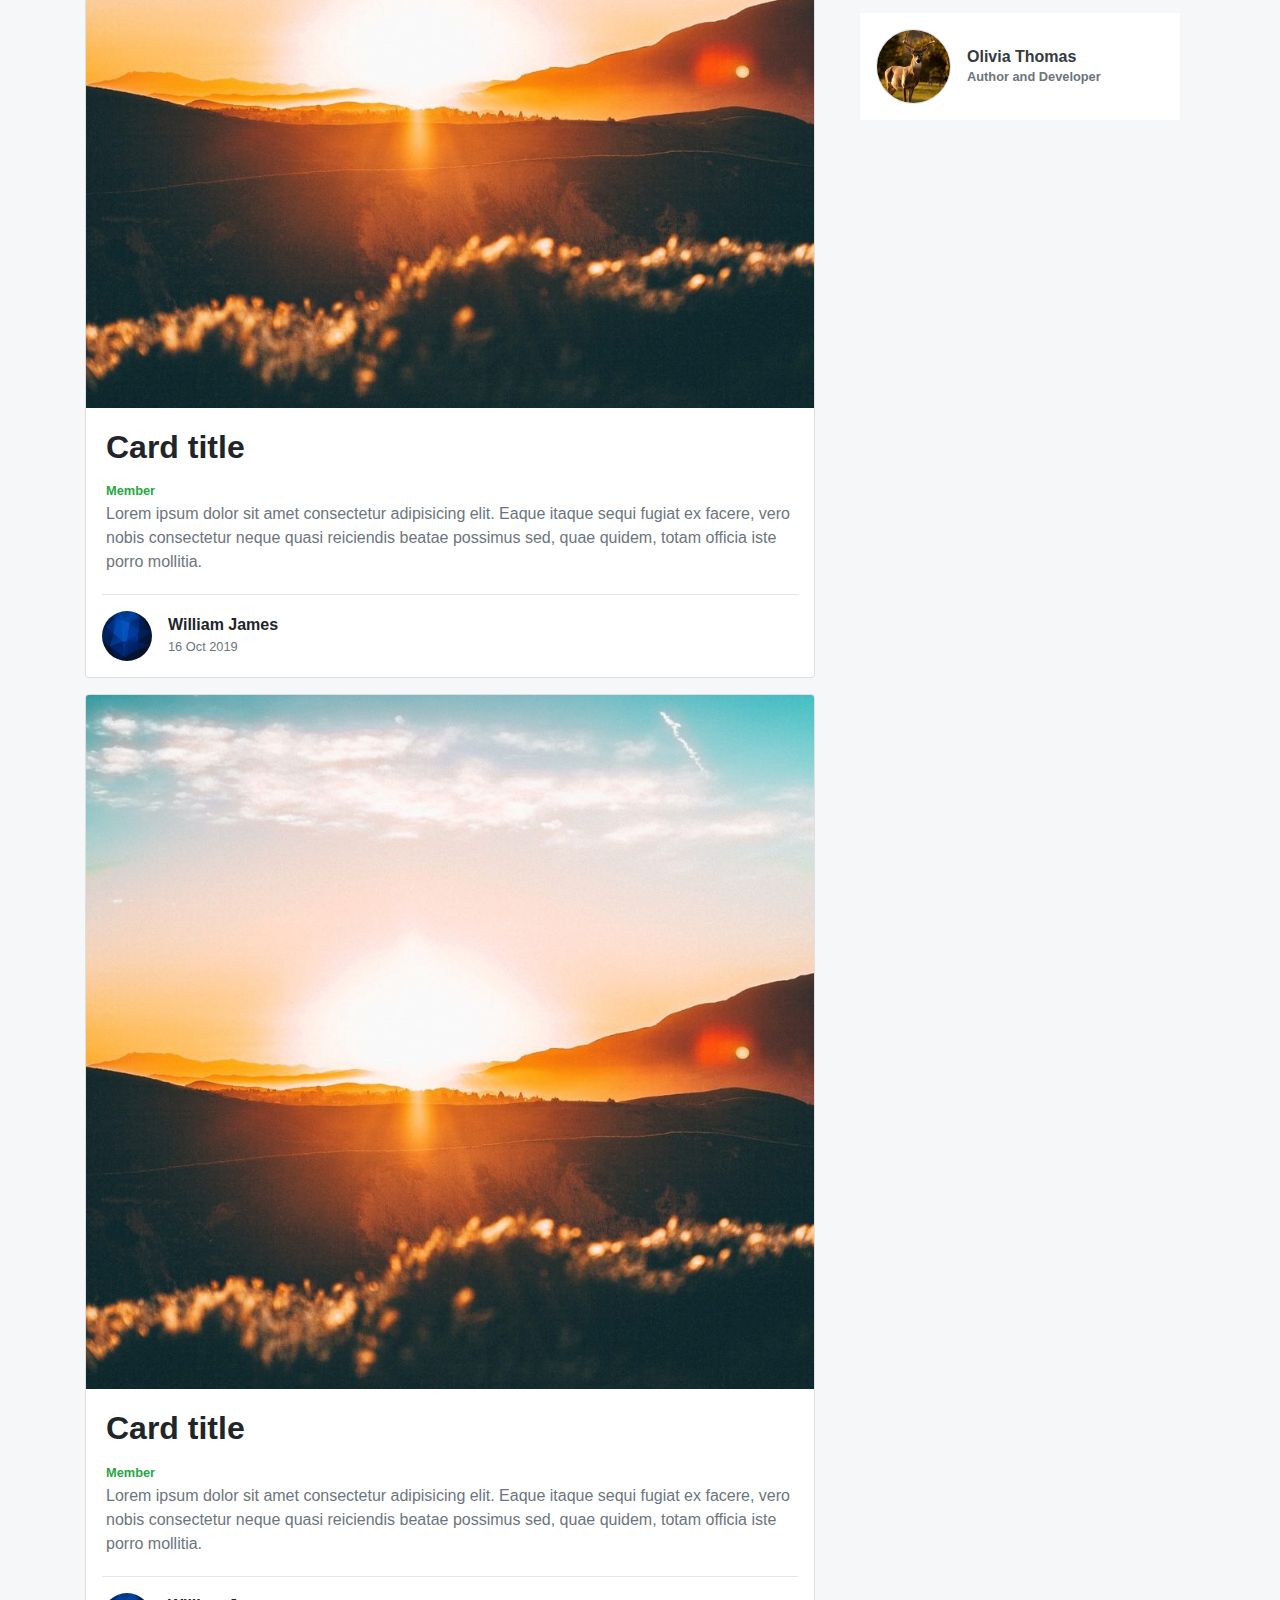
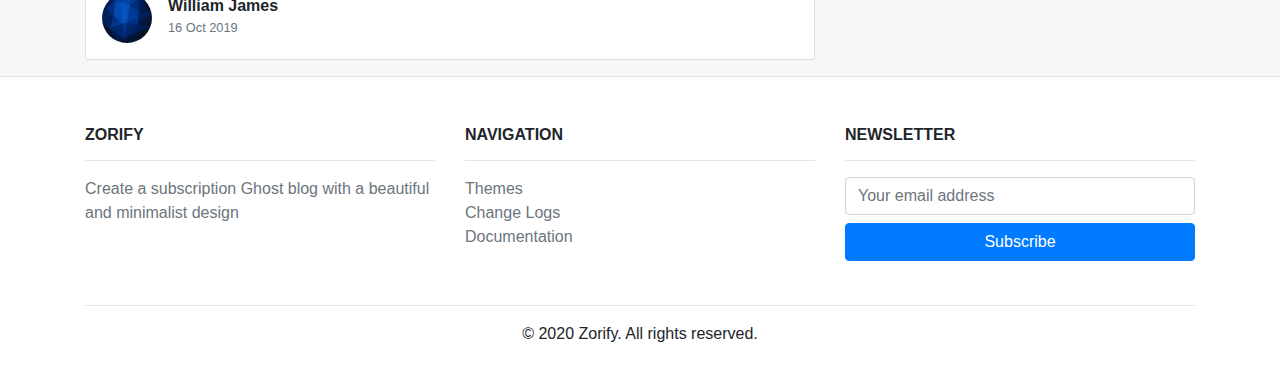
==== commit a6df2c99: "Update index.html" ====
--- a/index.html
+++ b/index.html
@@ -31,7 +31,6 @@
           <span class="navbar-toggler-icon"></span>
         </button>
 
-<<<<<<< HEAD
         <div class="collapse  menu navbar-collapse text-secondary " id="navbarSupportedContent">
           <ul class="navbar-nav mr-auto">
             <li class="nav-item active menu ">
@@ -48,7 +47,7 @@
             </li>
             <li class="nav-item active">
               <a class="nav-link text-muted font-weight-bold" href="#">Tags<span class="sr-only">(current)</span></a>
-=======
+              
         <div class="collapse menu navbar-collapse text-secondary " id="navbarSupportedContent">
           <ul class="navbar-nav mr-auto h6 ">
             <li class="nav-item active">
@@ -65,7 +64,6 @@
             </li>
             <li class="nav-item active">
               <a class="nav-link text-muted " href="#">Tags<span class="sr-only">(current)</span></a>
->>>>>>> 641a90c9fc132838306a7d8e1b3c8323f4942bd5
             </li>
           </ul>
           <form class="form-inline my-2 my-lg-0">
@@ -79,7 +77,6 @@
 
     <nav class="navbar navbar-expand-lg navbar-light">
       <div class="container">
-<<<<<<< HEAD
         <div class="collapse navbar-collapse " id="navbarSupportedContent">
           <ul class="navbar-nav mr-auto">
             <li class="nav-item active ">
@@ -105,7 +102,7 @@
             </li>
             <li class="nav-item active">
               <a class="nav-link text-muted font-weight-bold" href="#">Lifestyle</a>
-=======
+              
         <div class="collapse navbar-collapse topnav" id="navbarSupportedContent">
           <ul class="navbar-nav mr-auto h6 mb-2">
             <li class="nav-item active ">
@@ -131,7 +128,6 @@
             </li>
             <li class="nav-item active">
               <a class="nav-link text-muted" href="#">Lifestyle</a>
->>>>>>> 641a90c9fc132838306a7d8e1b3c8323f4942bd5
             </li>
           </ul>
         </div>
@@ -316,4 +312,4 @@
 
 </body>
 
-</html>+</html>
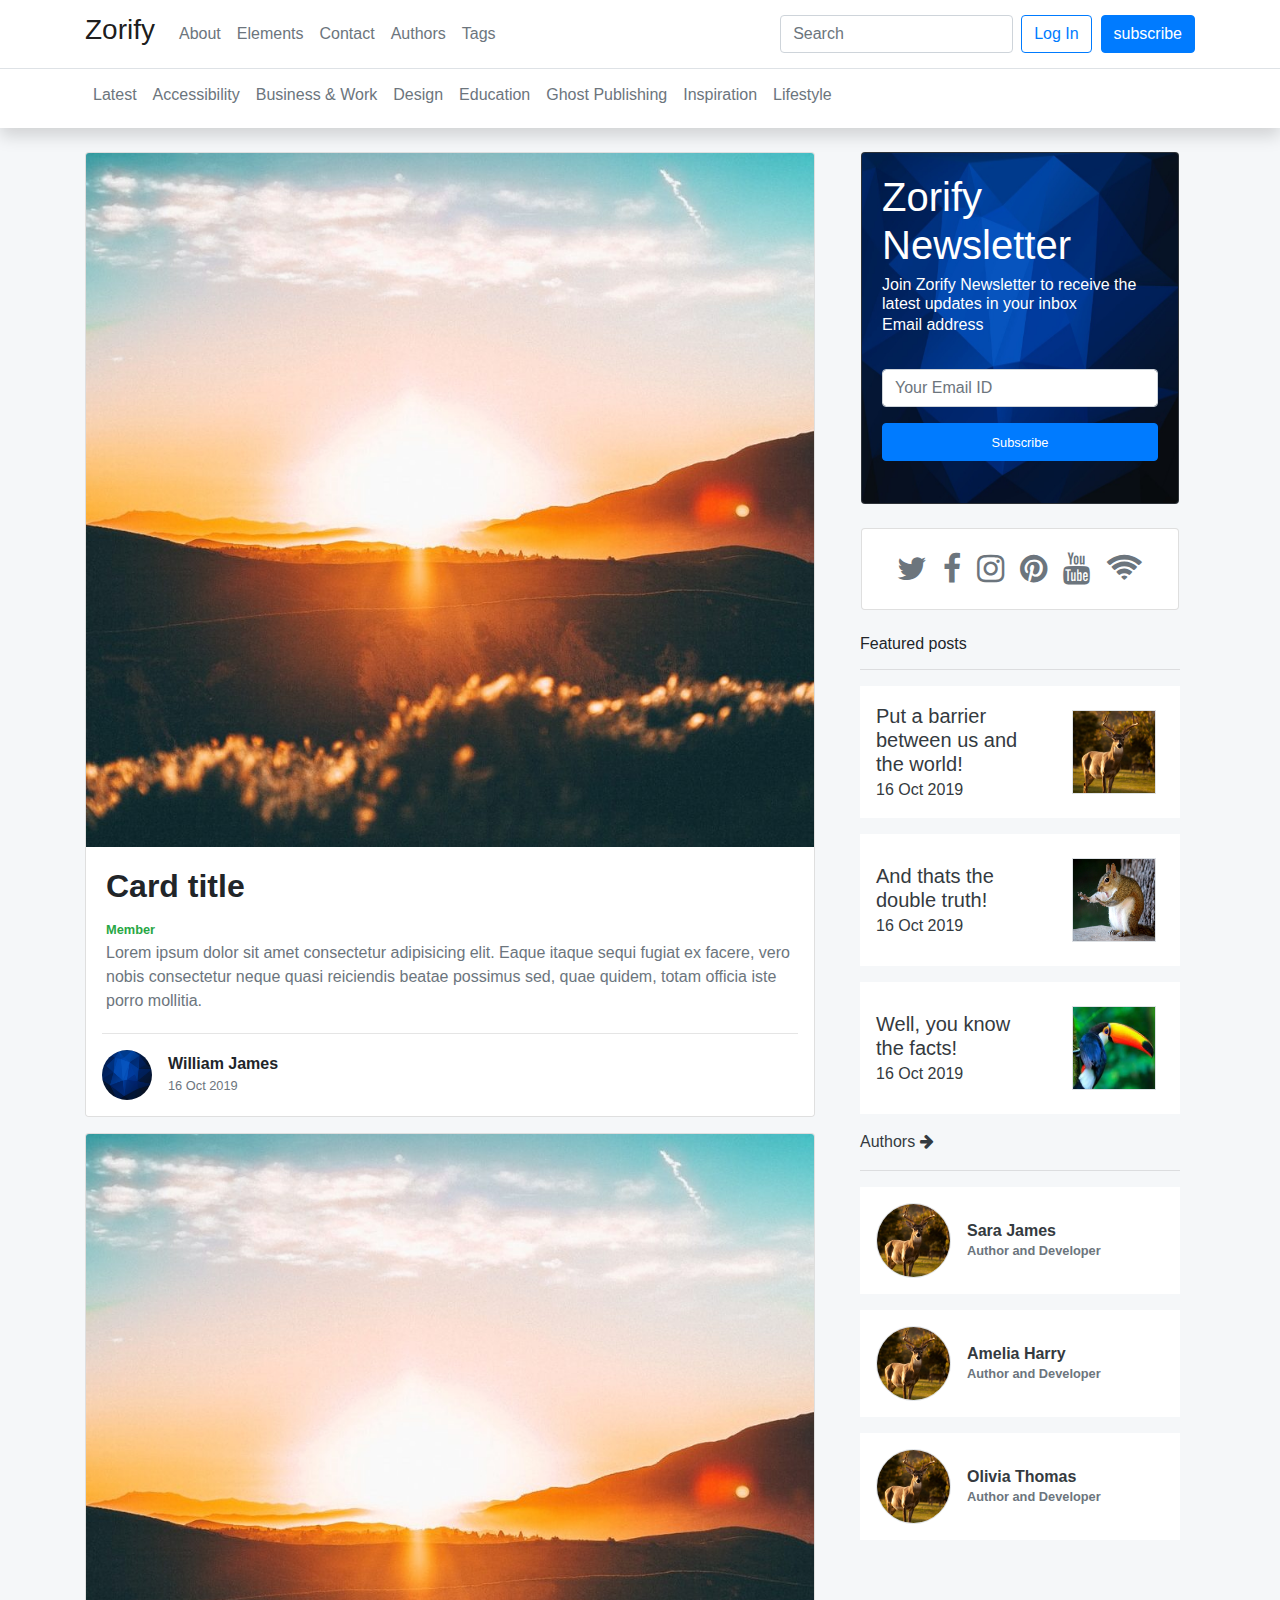
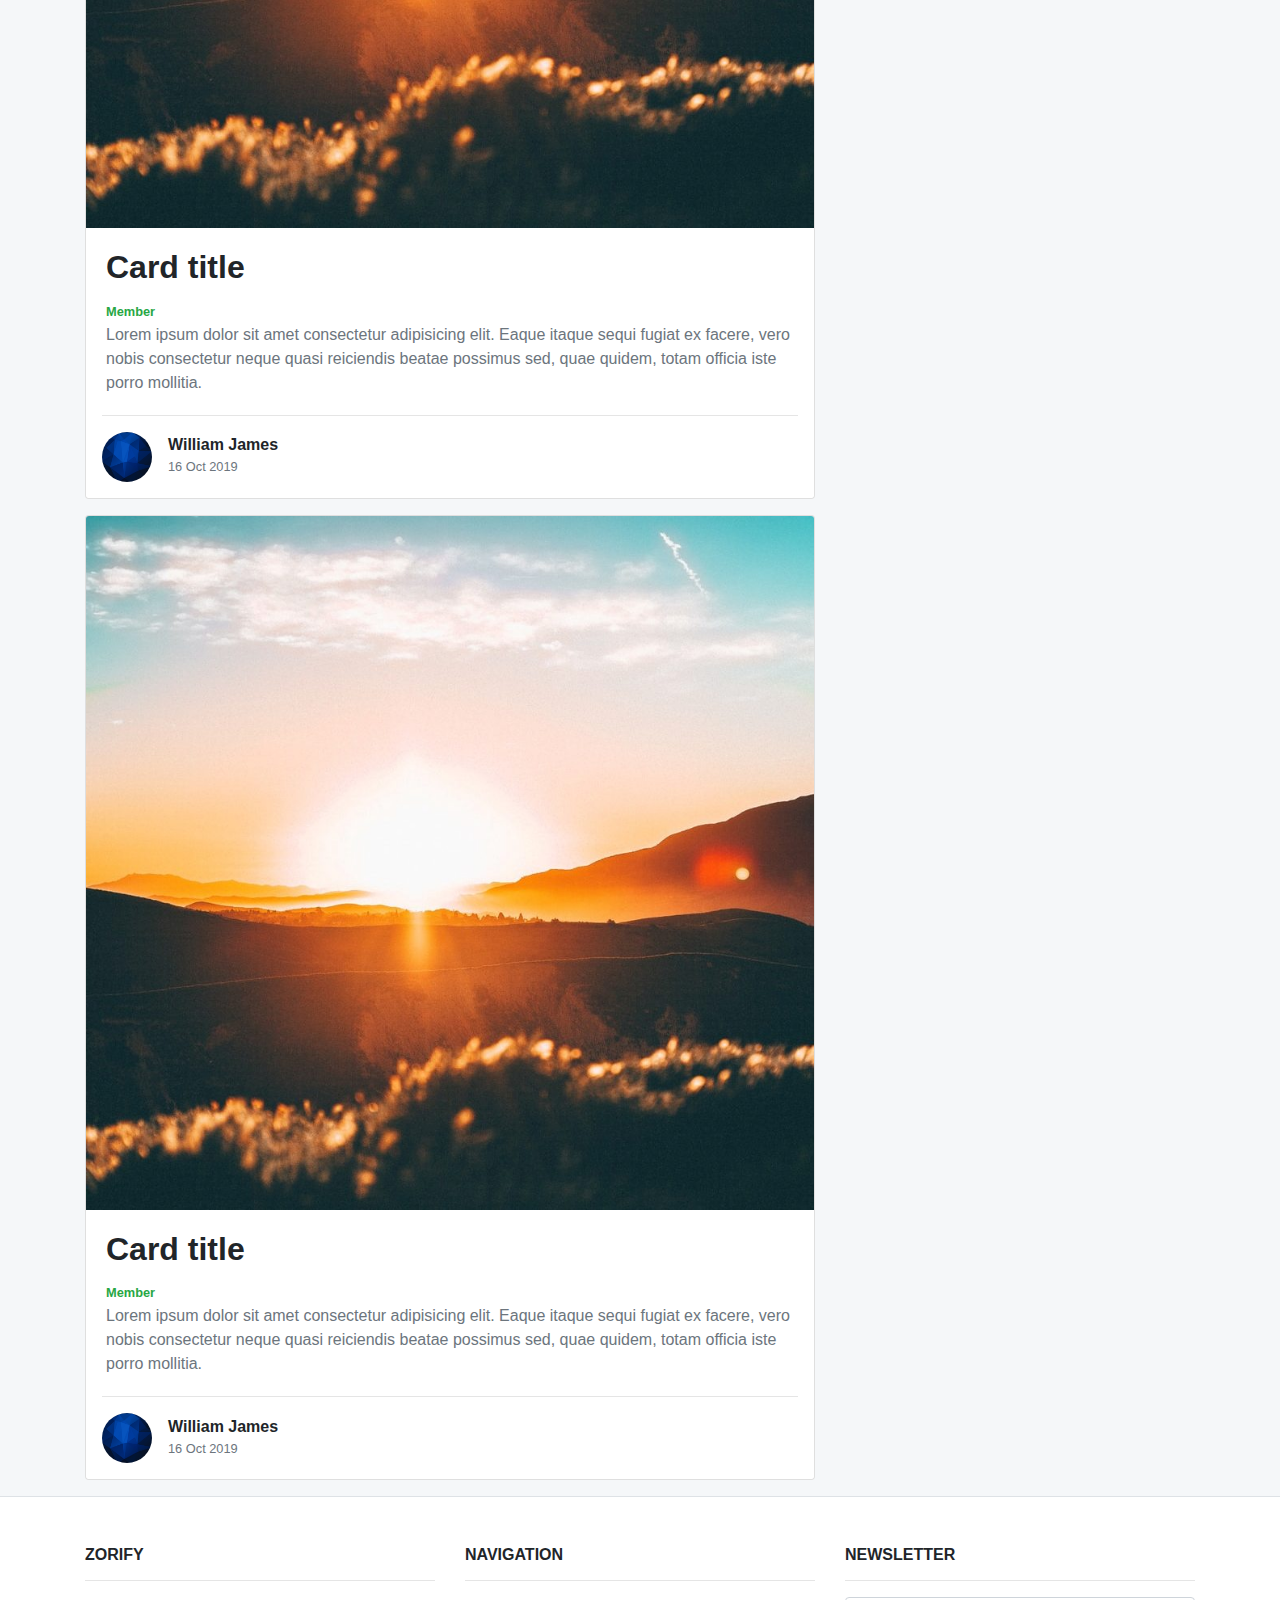
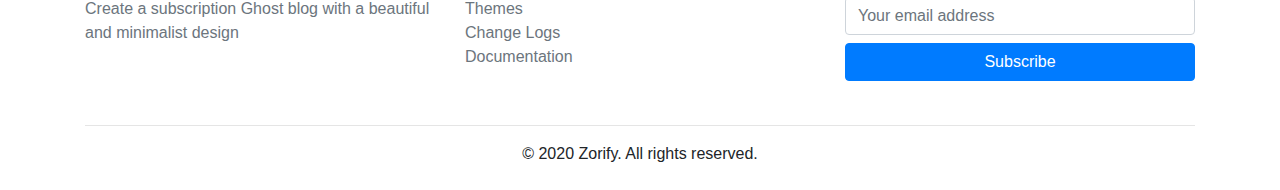
==== commit d06b24f0: "chy" ====
--- a/index.html
+++ b/index.html
@@ -21,7 +21,8 @@
 <body>
 
   <!-- Header -->
-  <div class="header bg-white mb-4 shadow p-3 mb-5 bg-white rounded">
+  <div class="header bg-white mb-4 shadow">
+
     <nav class="navbar navbar-expand-lg navbar-light border-bottom">
       <div class="container">
         <a class="navbar-brand" href="/">
@@ -31,23 +32,6 @@
           <span class="navbar-toggler-icon"></span>
         </button>
 
-        <div class="collapse  menu navbar-collapse text-secondary " id="navbarSupportedContent">
-          <ul class="navbar-nav mr-auto">
-            <li class="nav-item active menu ">
-              <a class="nav-link text-muted font-weight-bold" href="#">About <span class="sr-only">(current)</span></a>
-            </li>
-            <li class="nav-item active">
-              <a class="nav-link text-muted font-weight-bold" href="#">Elements <span class="sr-only">(current)</span></a>
-            </li>
-            <li class="nav-item active">
-              <a class="nav-link text-muted font-weight-bold" href="#">Contact<span class="sr-only">(current)</span></a>
-            </li>
-            <li class="nav-item active">
-              <a class="nav-link text-muted font-weight-bold" href="#">Authors <span class="sr-only">(current)</span></a>
-            </li>
-            <li class="nav-item active">
-              <a class="nav-link text-muted font-weight-bold" href="#">Tags<span class="sr-only">(current)</span></a>
-              
         <div class="collapse menu navbar-collapse text-secondary " id="navbarSupportedContent">
           <ul class="navbar-nav mr-auto h6 ">
             <li class="nav-item active">
@@ -76,33 +60,8 @@
     </nav>
 
     <nav class="navbar navbar-expand-lg navbar-light">
+
       <div class="container">
-        <div class="collapse navbar-collapse " id="navbarSupportedContent">
-          <ul class="navbar-nav mr-auto">
-            <li class="nav-item active ">
-              <a class="nav-link text-muted font-weight-bold" href="#">Latest<span class="sr-only">(current)</span></a>
-            </li>
-            <li class="nav-item active">
-              <a class="nav-link text-muted font-weight-bold" href="#">Accessibility</a>
-            </li>
-            <li class="nav-item active">
-              <a class="nav-link text-muted font-weight-bold" href="#">Business & Work </a>
-            </li>
-            <li class="nav-item active">
-              <a class="nav-link text-muted font-weight-bold" href="#">Design</a>
-            </li>
-            <li class="nav-item active">
-              <a class="nav-link text-muted font-weight-bold" href="#">Education</a>
-            </li>
-            <li class="nav-item active">
-              <a class="nav-link text-muted font-weight-bold" href="#">Ghost Publishing</a>
-            </li>
-            <li class="nav-item active">
-              <a class="nav-link text-muted font-weight-bold" href="#">Inspiration</a>
-            </li>
-            <li class="nav-item active">
-              <a class="nav-link text-muted font-weight-bold" href="#">Lifestyle</a>
-              
         <div class="collapse navbar-collapse topnav" id="navbarSupportedContent">
           <ul class="navbar-nav mr-auto h6 mb-2">
             <li class="nav-item active ">
@@ -150,13 +109,13 @@
             <p class="card-text text-muted">Lorem ipsum dolor sit amet consectetur adipisicing elit. Eaque itaque sequi fugiat ex facere, vero nobis consectetur neque quasi reiciendis beatae possimus sed, quae quidem, totam officia iste porro mollitia.</p>
           </div>
           <hr class="mx-3 my-0">
-            <div class="card flex-row flex-wrap align-items-center m-0 border-0">
-              <img src="assets/images/bgr.jpg" class="m-3 rounded-circle" height="50" width="50">
-              <div class="card-block mt-0">
-                <div class="card-title h6 font-weight-bold m-0">William James</div>
-                <small class="card-subtitle text-muted m-0">16 Oct 2019</small>
-              </div>
-            </div>
+          <div class="card flex-row flex-wrap align-items-center m-0 border-0">
+            <img src="assets/images/bgr.jpg" class="m-3 rounded-circle" height="50" width="50">
+            <div class="card-block mt-0">
+              <div class="card-title h6 font-weight-bold m-0">William James</div>
+              <small class="card-subtitle text-muted m-0">16 Oct 2019</small>
+            </div>
+          </div>
         </div>
         <div class="card mb-3">
           <img src="assets/images/temp1.jpg" class="card-img-top">
@@ -166,13 +125,13 @@
             <p class="card-text text-muted">Lorem ipsum dolor sit amet consectetur adipisicing elit. Eaque itaque sequi fugiat ex facere, vero nobis consectetur neque quasi reiciendis beatae possimus sed, quae quidem, totam officia iste porro mollitia.</p>
           </div>
           <hr class="mx-3 my-0">
-            <div class="card flex-row flex-wrap align-items-center m-0 border-0">
-              <img src="assets/images/bgr.jpg" class="m-3 rounded-circle" height="50" width="50">
-              <div class="card-block mt-0">
-                <div class="card-title h6 font-weight-bold m-0">William James</div>
-                <small class="card-subtitle text-muted m-0">16 Oct 2019</small>
-              </div>
-            </div>
+          <div class="card flex-row flex-wrap align-items-center m-0 border-0">
+            <img src="assets/images/bgr.jpg" class="m-3 rounded-circle" height="50" width="50">
+            <div class="card-block mt-0">
+              <div class="card-title h6 font-weight-bold m-0">William James</div>
+              <small class="card-subtitle text-muted m-0">16 Oct 2019</small>
+            </div>
+          </div>
         </div>
         <div class="card mb-3">
           <img src="assets/images/temp1.jpg" class="card-img-top">
@@ -182,13 +141,13 @@
             <p class="card-text text-muted">Lorem ipsum dolor sit amet consectetur adipisicing elit. Eaque itaque sequi fugiat ex facere, vero nobis consectetur neque quasi reiciendis beatae possimus sed, quae quidem, totam officia iste porro mollitia.</p>
           </div>
           <hr class="mx-3 my-0">
-            <div class="card flex-row flex-wrap align-items-center m-0 border-0">
-              <img src="assets/images/bgr.jpg" class="m-3 rounded-circle" height="50" width="50">
-              <div class="card-block mt-0">
-                <div class="card-title h6 font-weight-bold m-0">William James</div>
-                <small class="card-subtitle text-muted m-0">16 Oct 2019</small>
-              </div>
-            </div>
+          <div class="card flex-row flex-wrap align-items-center m-0 border-0">
+            <img src="assets/images/bgr.jpg" class="m-3 rounded-circle" height="50" width="50">
+            <div class="card-block mt-0">
+              <div class="card-title h6 font-weight-bold m-0">William James</div>
+              <small class="card-subtitle text-muted m-0">16 Oct 2019</small>
+            </div>
+          </div>
         </div>
       </div>
 
@@ -312,4 +271,4 @@
 
 </body>
 
-</html>
+</html>--- a/assets/css/style.css
+++ b/assets/css/style.css
@@ -2,8 +2,6 @@
   background-color: #F5F7F9;
 
 }
-
-
 .nav-link:hover {
   color: #000000 ! important;
 }
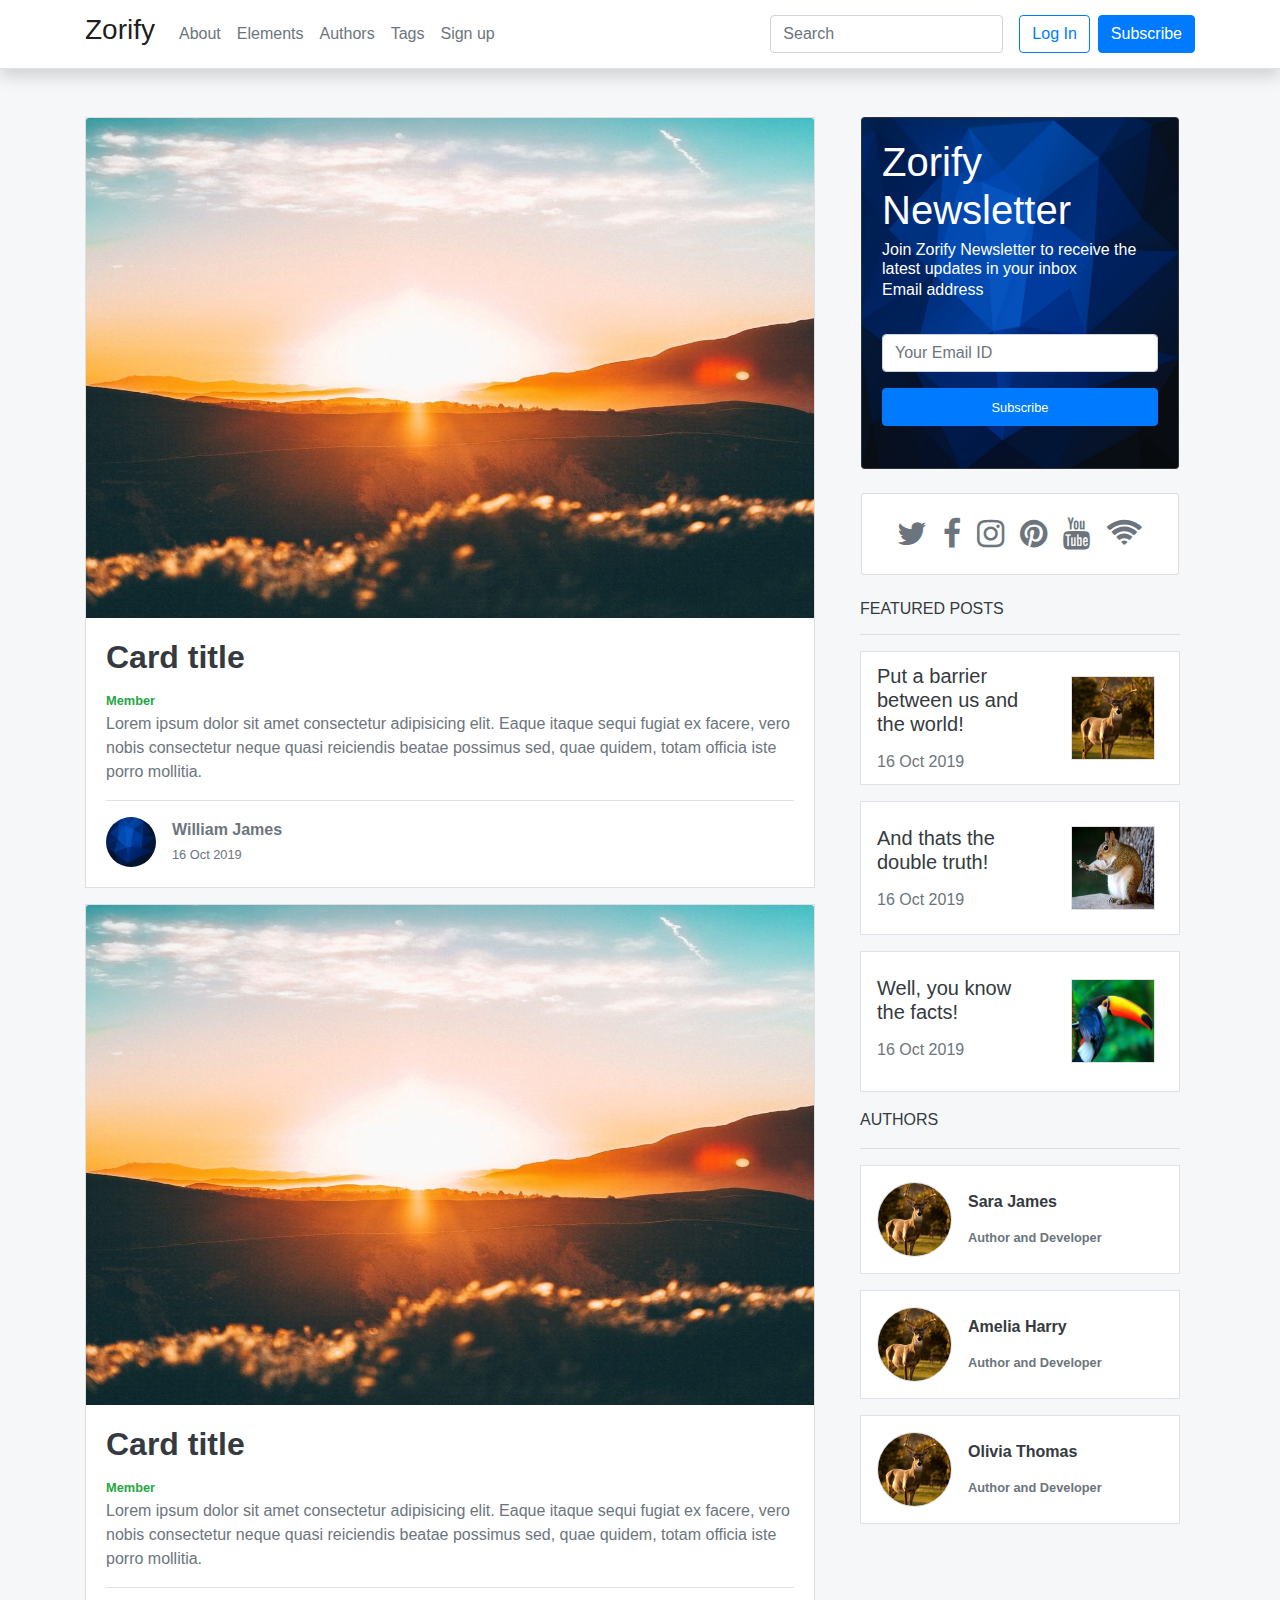
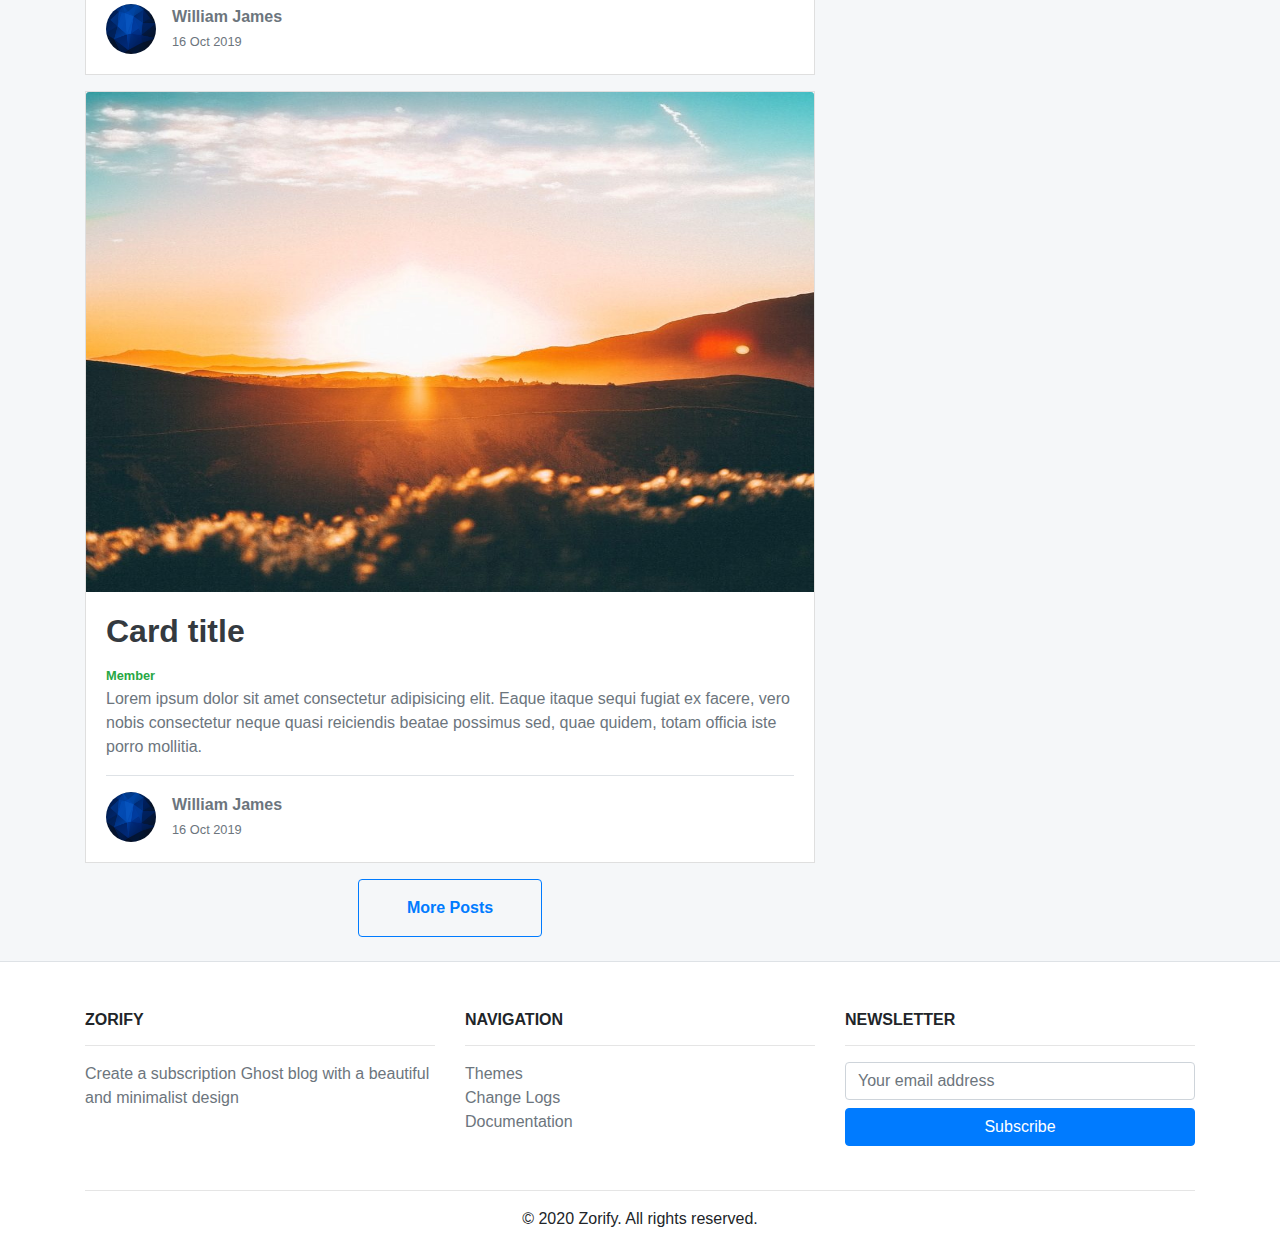
==== commit 8fc2106c: "init" ====
--- a/index.html
+++ b/index.html
@@ -21,143 +21,131 @@
 <body>
 
   <!-- Header -->
-  <div class="header bg-white mb-4 shadow">
-
-    <nav class="navbar navbar-expand-lg navbar-light border-bottom">
-      <div class="container">
-        <a class="navbar-brand" href="/">
-          <h3 class="text-bold">Zorify</h3>
-        </a>
-        <button class="navbar-toggler" type="button" data-toggle="collapse" data-target="#navbarSupportedContent" aria-controls="navbarSupportedContent" aria-expanded="false" aria-label="Toggle navigation">
-          <span class="navbar-toggler-icon"></span>
-        </button>
-
-        <div class="collapse menu navbar-collapse text-secondary " id="navbarSupportedContent">
-          <ul class="navbar-nav mr-auto h6 ">
-            <li class="nav-item active">
-              <a class="nav-link text-muted " href="#">About <span class="sr-only">(current)</span></a>
-            </li>
-            <li class="nav-item active">
-              <a class="nav-link text-muted " href="#">Elements <span class="sr-only">(current)</span></a>
-            </li>
-            <li class="nav-item active">
-              <a class="nav-link text-muted " href="#">Contact<span class="sr-only">(current)</span></a>
-            </li>
-            <li class="nav-item active">
-              <a class="nav-link text-muted " href="authors.html">Authors <span class="sr-only">(current)</span></a>
-            </li>
-            <li class="nav-item active">
-              <a class="nav-link text-muted " href="#">Tags<span class="sr-only">(current)</span></a>
-            </li>
-          </ul>
-          <form class="form-inline my-2 my-lg-0">
-            <input class="form-control mr-sm-2" type="search" placeholder="Search" aria-label="Search">
-            <button class="btn btn-outline-primary my-2 my-sm-0 " type="submit">Log In</button>&nbsp;&nbsp;
-            <button class="btn  btn-primary my-2 my-sm-0" type="submit">subscribe</button>
-          </form>
+  <header class="header bg-white mb-5 rounded shadow">
+
+    <div class="header bg-white mb-4 ">
+
+      <nav class="navbar navbar-expand-lg navbar-light border-bottom">
+        <div class="container">
+          <a class="navbar-brand" href="/">
+            <h3 class="text-bold">Zorify</h3>
+          </a>
+          <button class="navbar-toggler" type="button" data-toggle="collapse" data-target="#navbarSupportedContent" aria-controls="navbarSupportedContent" aria-expanded="false" aria-label="Toggle navigation">
+            <span class="navbar-toggler-icon"></span>
+          </button>
+
+          <div class="collapse menu navbar-collapse text-secondary " id="navbarSupportedContent">
+            <ul class="navbar-nav justify-content-center mr-auto h6 ">
+              <li class="nav-item active">
+                <a class="nav-link text-muted " href="post2.html">About <span class="sr-only">(current)</span></a>
+              </li>
+              <li class="nav-item active">
+                <a class="nav-link text-muted " href="#">Elements <span class="sr-only">(current)</span></a>
+              </li>
+              
+              <li class="nav-item active">
+                <a class="nav-link text-muted " href="authors.html">Authors <span class="sr-only">(current)</span></a>
+              </li>
+              <li class="nav-item active">
+                <a class="nav-link text-muted " href="tags.html">Tags<span class="sr-only">(current)</span></a>
+              </li>
+              <li class="nav-item active">
+                <a class="nav-link text-muted " href="signup.html">Sign up<span class="sr-only">(current)</span></a>
+              </li>
+            </ul>
+            <form class="form-inline my-2 my-lg-0">
+              <input class="form-control mr-sm-2" type="search" placeholder="Search" aria-label="Search">
+              <button class="btn btn-outline-primary my-2 mx-2 my-sm-0" type="submit">Log In</button>
+              <button class="btn btn-primary my-2 my-sm-0 " type="submit">Subscribe</button>
+            </form>
+          </div>
+        </div>
+      </nav>
+
+      
+    </div>
+  </header>
+
+
+  <div class="container">
+
+    <div class="row">
+      <div class="col-lg-8">
+
+        <!-- Blog posts -->
+        <div class="card mb-3 rounded-0">
+          <a href="post2.html" class="text-decoration-none text-dark">
+            <img src="assets/images/temp1.jpg" height="500" class="card-img-top">
+            <div class="card-body">
+              <h5 class="card-title h2 font-weight-bold">Card title</h5>
+              <small class="card-subtitle text-success font-weight-bold ">Member</small>
+              <p class="text-muted ">Lorem ipsum dolor sit amet consectetur adipisicing elit. Eaque itaque sequi fugiat
+                ex facere, vero nobis consectetur neque quasi reiciendis beatae possimus sed, quae quidem, totam officia
+                iste porro mollitia.
+              </p>
+              <div class="d-flex align-items-center pt-3 border-top">
+                <img src="assets/images/bgr.jpg" class="rounded-circle mr-3" height="50" width="50">
+                <div>
+                  <a href="#" class="h6 font-weight-bold m-0 text-muted">William James</a><br>
+                  <small class="text-muted m-0">16 Oct 2019</small>
+                </div>
+              </div>
+            </div>
+          </a>
+        </div>
+
+        <div class="card mb-3 rounded-0">
+          <a href="" class="text-decoration-none text-dark">
+            <img src="assets/images/temp1.jpg" height="500" class="card-img-top">
+            <div class="card-body">
+              <h5 class="card-title h2 font-weight-bold">Card title</h5>
+              <small class="card-subtitle text-success font-weight-bold">Member</small>
+              <p class="text-muted">Lorem ipsum dolor sit amet consectetur adipisicing elit. Eaque itaque sequi fugiat
+                ex facere, vero nobis consectetur neque quasi reiciendis beatae possimus sed, quae quidem, totam officia
+                iste porro mollitia.
+              </p>
+              <div class="d-flex align-items-center pt-3 border-top">
+                <img src="assets/images/bgr.jpg" class="rounded-circle mr-3" height="50" width="50">
+                <div>
+                  <a href="#" class="h6 font-weight-bold m-0 text-muted">William James</a><br>
+                  <small class="text-muted m-0">16 Oct 2019</small>
+                </div>
+              </div>
+            </div>
+          </a>
+        </div>
+        <div class="card mb-3 rounded-0">
+          <a href="" class="text-dark text-decoration-none">
+            <img src="assets/images/temp1.jpg" height="500" class="card-img-top">
+            <div class="card-body">
+              <h5 class="card-title h2 font-weight-bold">Card title</h5>
+              <small class="card-subtitle text-success font-weight-bold ">Member</small>
+              <p class="text-muted">Lorem ipsum dolor sit amet consectetur adipisicing elit. Eaque itaque sequi fugiat
+                ex facere, vero nobis consectetur neque quasi reiciendis beatae possimus sed, quae quidem, totam officia
+                iste porro mollitia.
+              </p>
+              <div class="d-flex align-items-center pt-3 border-top">
+                <img src="assets/images/bgr.jpg" class="rounded-circle mr-3" height="50" width="50">
+                <div>
+                  <a href="#" class="h6 font-weight-bold m-0 text-muted">William James</a><br>
+                  <small class="text-muted m-0">16 Oct 2019</small>
+                </div>
+              </div>
+            </div>
+          </a>
+        </div>
+        <div class="text-center mb-4">
+          <a class="btn btn-outline-primary font-weight-bold px-5 py-3" href="#" role="button">More Posts</a>
         </div>
       </div>
-    </nav>
-
-    <nav class="navbar navbar-expand-lg navbar-light">
-
-      <div class="container">
-        <div class="collapse navbar-collapse topnav" id="navbarSupportedContent">
-          <ul class="navbar-nav mr-auto h6 mb-2">
-            <li class="nav-item active ">
-              <a class="nav-link text-muted " href="index.html">Latest<span class="sr-only">(current)</span></a>
-            </li>
-            <li class="nav-item active">
-              <a class="nav-link text-muted" href="#">Accessibility</a>
-            </li>
-            <li class="nav-item active">
-              <a class="nav-link text-muted" href="#">Business & Work </a>
-            </li>
-            <li class="nav-item active">
-              <a class="nav-link text-muted" href="#">Design</a>
-            </li>
-            <li class="nav-item active">
-              <a class="nav-link text-muted" href="#">Education</a>
-            </li>
-            <li class="nav-item active">
-              <a class="nav-link text-muted" href="#">Ghost Publishing</a>
-            </li>
-            <li class="nav-item active">
-              <a class="nav-link text-muted" href="#">Inspiration</a>
-            </li>
-            <li class="nav-item active">
-              <a class="nav-link text-muted" href="#">Lifestyle</a>
-            </li>
-          </ul>
-        </div>
-      </div>
-    </nav>
-  </div>
-
-
-  <div class="container">
-
-    <div class="row">
-      <div class="col-sm-8">
-
-        <!-- Blog posts -->
-        <div class="card mb-3">
-          <img src="assets/images/temp1.jpg" class="card-img-top">
-          <div class="card-body">
-            <h5 class="card-title h2 font-weight-bold">Card title</h5>
-            <small class="card-subtitle text-success font-weight-bold">Member</small>
-            <p class="card-text text-muted">Lorem ipsum dolor sit amet consectetur adipisicing elit. Eaque itaque sequi fugiat ex facere, vero nobis consectetur neque quasi reiciendis beatae possimus sed, quae quidem, totam officia iste porro mollitia.</p>
-          </div>
-          <hr class="mx-3 my-0">
-          <div class="card flex-row flex-wrap align-items-center m-0 border-0">
-            <img src="assets/images/bgr.jpg" class="m-3 rounded-circle" height="50" width="50">
-            <div class="card-block mt-0">
-              <div class="card-title h6 font-weight-bold m-0">William James</div>
-              <small class="card-subtitle text-muted m-0">16 Oct 2019</small>
-            </div>
-          </div>
-        </div>
-        <div class="card mb-3">
-          <img src="assets/images/temp1.jpg" class="card-img-top">
-          <div class="card-body">
-            <h5 class="card-title h2 font-weight-bold">Card title</h5>
-            <small class="card-subtitle text-success font-weight-bold">Member</small>
-            <p class="card-text text-muted">Lorem ipsum dolor sit amet consectetur adipisicing elit. Eaque itaque sequi fugiat ex facere, vero nobis consectetur neque quasi reiciendis beatae possimus sed, quae quidem, totam officia iste porro mollitia.</p>
-          </div>
-          <hr class="mx-3 my-0">
-          <div class="card flex-row flex-wrap align-items-center m-0 border-0">
-            <img src="assets/images/bgr.jpg" class="m-3 rounded-circle" height="50" width="50">
-            <div class="card-block mt-0">
-              <div class="card-title h6 font-weight-bold m-0">William James</div>
-              <small class="card-subtitle text-muted m-0">16 Oct 2019</small>
-            </div>
-          </div>
-        </div>
-        <div class="card mb-3">
-          <img src="assets/images/temp1.jpg" class="card-img-top">
-          <div class="card-body">
-            <h5 class="card-title h2 font-weight-bold">Card title</h5>
-            <small class="card-subtitle text-success font-weight-bold">Member</small>
-            <p class="card-text text-muted">Lorem ipsum dolor sit amet consectetur adipisicing elit. Eaque itaque sequi fugiat ex facere, vero nobis consectetur neque quasi reiciendis beatae possimus sed, quae quidem, totam officia iste porro mollitia.</p>
-          </div>
-          <hr class="mx-3 my-0">
-          <div class="card flex-row flex-wrap align-items-center m-0 border-0">
-            <img src="assets/images/bgr.jpg" class="m-3 rounded-circle" height="50" width="50">
-            <div class="card-block mt-0">
-              <div class="card-title h6 font-weight-bold m-0">William James</div>
-              <small class="card-subtitle text-muted m-0">16 Oct 2019</small>
-            </div>
-          </div>
-        </div>
-      </div>
-
-      <div class="col-sm-4">
+
+      <div class="col-lg-4">
 
         <!-- Sidebar -->
         <div class="card bg-dark mx-3 text-white">
           <img src="assets/images/bgr.jpg" class="card-img" height="350">
           <div class="card-img-overlay">
-            <h1 class="card-title">Zorify Newsletter</h1>
+            <h1 class="card-title text-decoration-none">Zorify Newsletter</h1>
             <h6 class="card-subtitle ">Join Zorify Newsletter to receive the latest updates in your inbox</h6>
             <form>
               <div class="form-group">
@@ -179,47 +167,56 @@
           </div>
         </div>
         <div class="container">
-          <h6 class="">Featured posts</h6>
-          <hr>
-          <a href="#" class="d-flex flex-row bg-white mb-3 align-items-center">
-            <div class="px-3 h5 text-dark m-0">Put a barrier between us and the world!
-              <footer class="pt-0 "><small class="text-dark">16 Oct 2019</small></footer>
+          <h6 class="text-dark text-uppercase">Featured posts</h6>
+          <hr>
+          <a href="#" class="d-flex flex-row border bg-white mb-3 align-items-center justify-content-between text-decoration-none">
+            <div class="px-3 h5 text-dark m-0 ct">
+              <p id="ct">Put a barrier between us and the world!</p>
+              <p class="text-muted h6 m-0">16 Oct 2019</p>
             </div>
             <div class="p-4"><img src="assets/images/a1.jpg" class="ml-0 border" height="84" width="84"></div>
           </a>
-          <a href="#" class="d-flex flex-row bg-white mb-3 align-items-center">
-            <div class="px-3 h5 py-4 text-dark m-0">And thats the double truth!
-              <footer class="pt-0 "><small class="text-dark">16 Oct 2019</small></footer>
+          <a href="#" class="d-flex flex-row border bg-white mb-3 align-items-center justify-content-between text-decoration-none">
+            <div class="px-3 h5 text-dark m-0 ct">
+              <p id="ct">And thats the double truth!</p>
+              <p class="text-muted h6 m-0">16 Oct 2019</p>
             </div>
             <div class="p-4"><img src="assets/images/a2.jpg" class="ml-0 border" height="84" width="84"></div>
           </a>
-          <a href="#" class="d-flex flex-row bg-white mb-3 align-items-center">
-            <div class="px-3 h5 py-4 text-dark m-0">Well, you know the facts!
-              <footer class="pt-0 "><small class="text-dark">16 Oct 2019</small></footer>
+          <a href="#" class="d-flex flex-row border bg-white mb-3 align-items-center justify-content-between text-decoration-none">
+            <div class="px-3 h5 py-4 text-dark m-0">
+              <p id="ct">Well, you know the facts!</p>
+              <p class="text-muted h6 mt-0">16 Oct 2019</p>
             </div>
             <div class="p-4"><img src="assets/images/a3.jpg" class="ml-0 border" height="84" width="84"></div>
           </a>
         </div>
 
         <div class="container">
-          <a class="h6 text-decoration-none text-dark" href="#">Authors&nbsp;<i class="fa fa-xs fa-arrow-right"></i></a>
-          <hr>
-          <a class="d-flex flex-row bg-white mb-3 align-items-center text-decoration-none" href="#">
-            <div class="p-3"><img src="assets/images/a1.jpg" class="ml-0 border rounded-circle" height="75" width="75"></div>
-            <div class="h6 text-dark author m-0 font-weight-bold">Sara James
-              <footer class="pt-0 "><small class="text-muted font-weight-bold">Author and Developer</small></footer>
-            </div>
-          </a>
-          <a class="d-flex flex-row bg-white mb-3 align-items-center text-decoration-none author" href="#">
-            <div class="p-3"><img src="assets/images/a1.jpg" class="ml-0 border rounded-circle" height="75" width="75"></div>
-            <div class="h6 text-dark author m-0 font-weight-bold">Amelia Harry
-              <footer class="pt-0 "><small class="text-muted font-weight-bold">Author and Developer</small></footer>
-            </div>
-          </a>
-          <a class="d-flex flex-row bg-white mb-3 align-items-center text-decoration-none author" href="#">
-            <div class="p-3"><img src="assets/images/a1.jpg" class="ml-0 border rounded-circle" height="75" width="75"></div>
-            <div class="h6 text-dark author m-0 font-weight-bold">Olivia Thomas
-              <footer class="pt-0 "><small class="text-muted font-weight-bold">Author and Developer</small></footer>
+          <a class="h6 text-decoration-none text-dark text-uppercase" href="#">Authors&nbsp;</a>
+          <hr>
+          <a class="d-flex flex-row border bg-white mb-3 align-items-center text-decoration-none" href="#">
+            <div class="p-3"><img src="assets/images/a1.jpg" class="ml-0 border rounded-circle" height="75" width="75">
+            </div>
+            <div class="h6 text-dark author m-0 font-weight-bold">
+              <p id="tc">Sara James</p>
+              <small class="text-muted font-weight-bold">Author and Developer</small>
+            </div>
+          </a>
+          <a class="d-flex flex-row border bg-white mb-3 align-items-center text-decoration-none author" href="#">
+            <div class="p-3"><img src="assets/images/a1.jpg" class="ml-0 border rounded-circle" height="75" width="75">
+            </div>
+            <div class="h6 text-dark author m-0 font-weight-bold">
+              <p id="tc">Amelia Harry</p>
+              <small class="text-muted font-weight-bold">Author and Developer</small>
+            </div>
+          </a>
+          <a class="d-flex flex-row border bg-white mb-3 align-items-center text-decoration-none author" href="#">
+            <div class="p-3"><img src="assets/images/a1.jpg" class="ml-0 border rounded-circle" height="75" width="75">
+            </div>
+            <div class="h6 text-dark author m-0 font-weight-bold">
+              <p id="tc">Olivia Thomas</p>
+              <small class="text-muted font-weight-bold">Author and Developer</small>
             </div>
           </a>
         </div>
@@ -229,8 +226,8 @@
   </div>
 
   <!-- Footer -->
-  <footer class=" bg-white border-top">
-    <div class="container text-center text-md-left">
+  <footer class="bg-white border-top">
+    <div class="container text-center text-md-left"" >
       <div class="row">
         <div class="col-md-4 my-5">
           <h6 class="text-uppercase font-weight-bold">Zorify</h6>
@@ -269,6 +266,7 @@
     </div>
   </footer>
 
+
 </body>
 
 </html>--- a/assets/css/style.css
+++ b/assets/css/style.css
@@ -5,9 +5,9 @@
 .nav-link:hover {
   color: #000000 ! important;
 }
- .nav-link:hover{
+/*.nav-link:hover{
   color: #5869DA !important;
-}
+}*/
 .textd{
   text-decoration-color: black !important; 
 }
